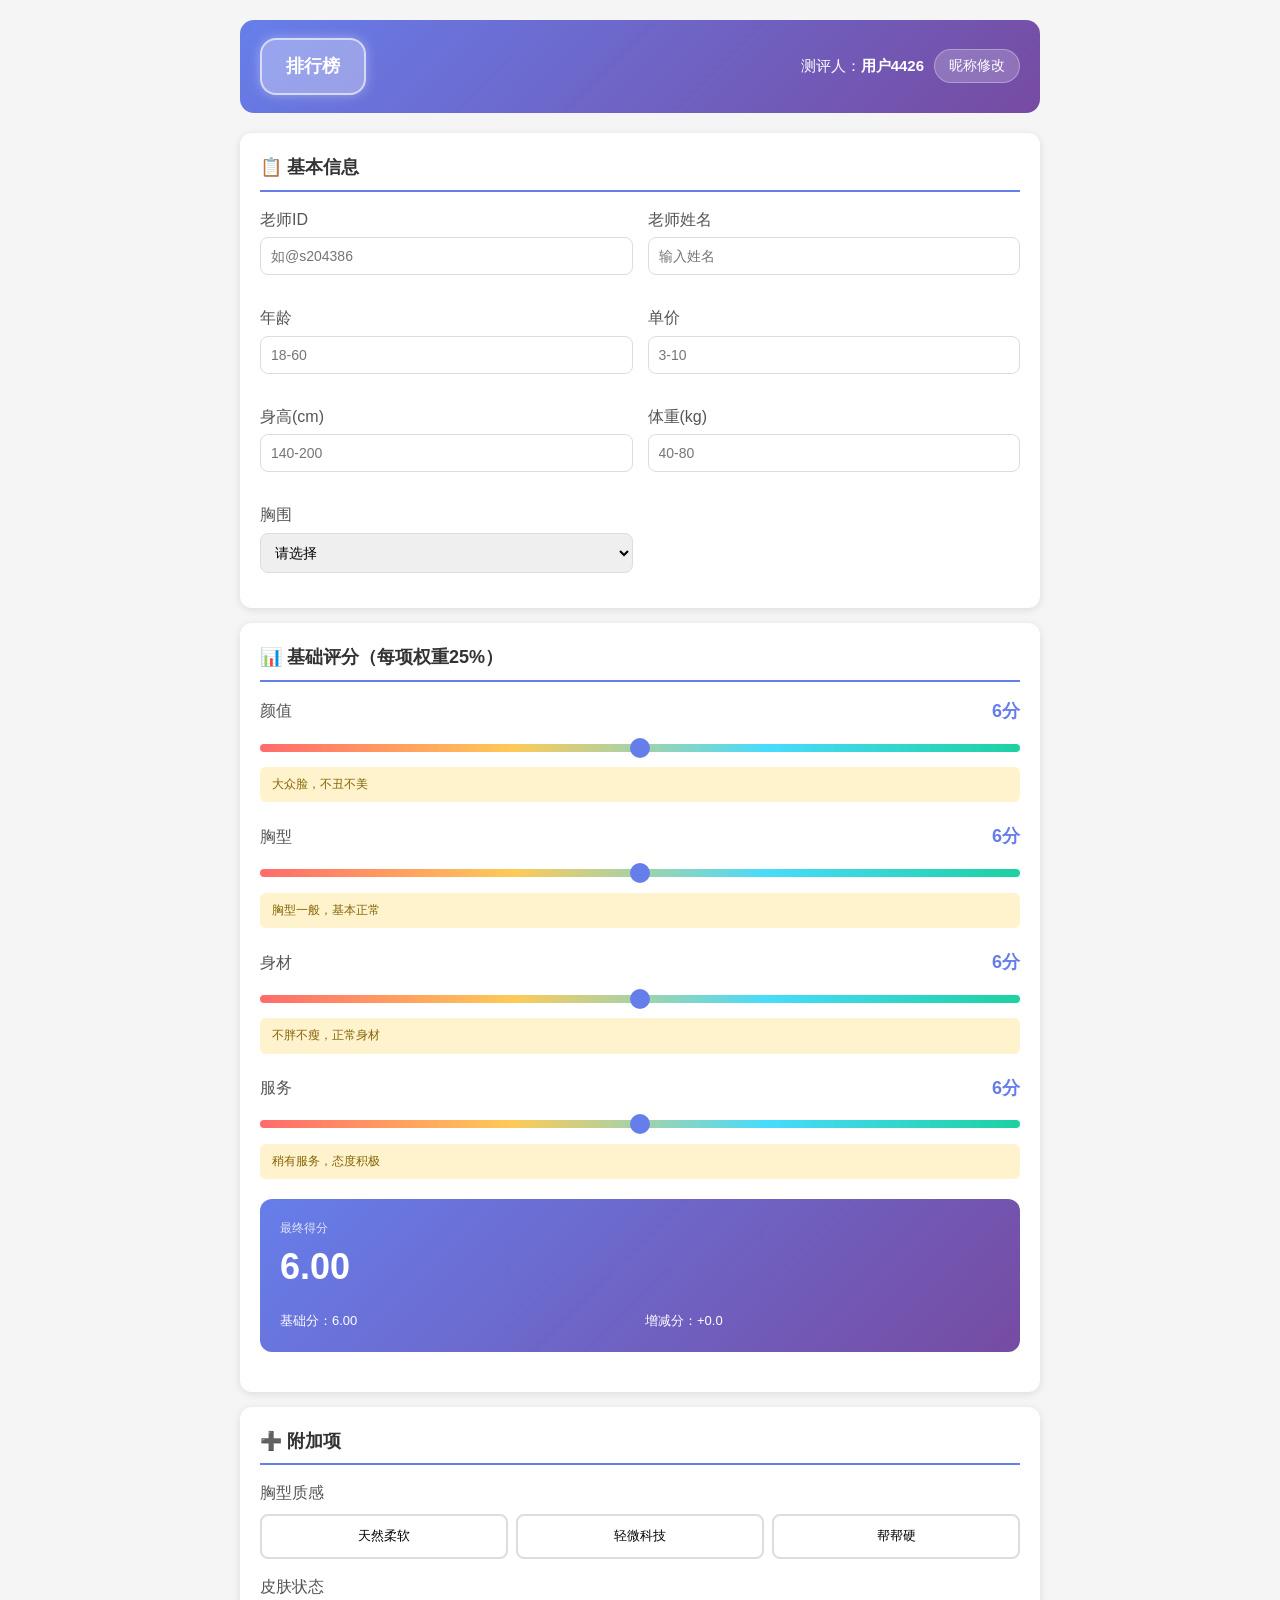
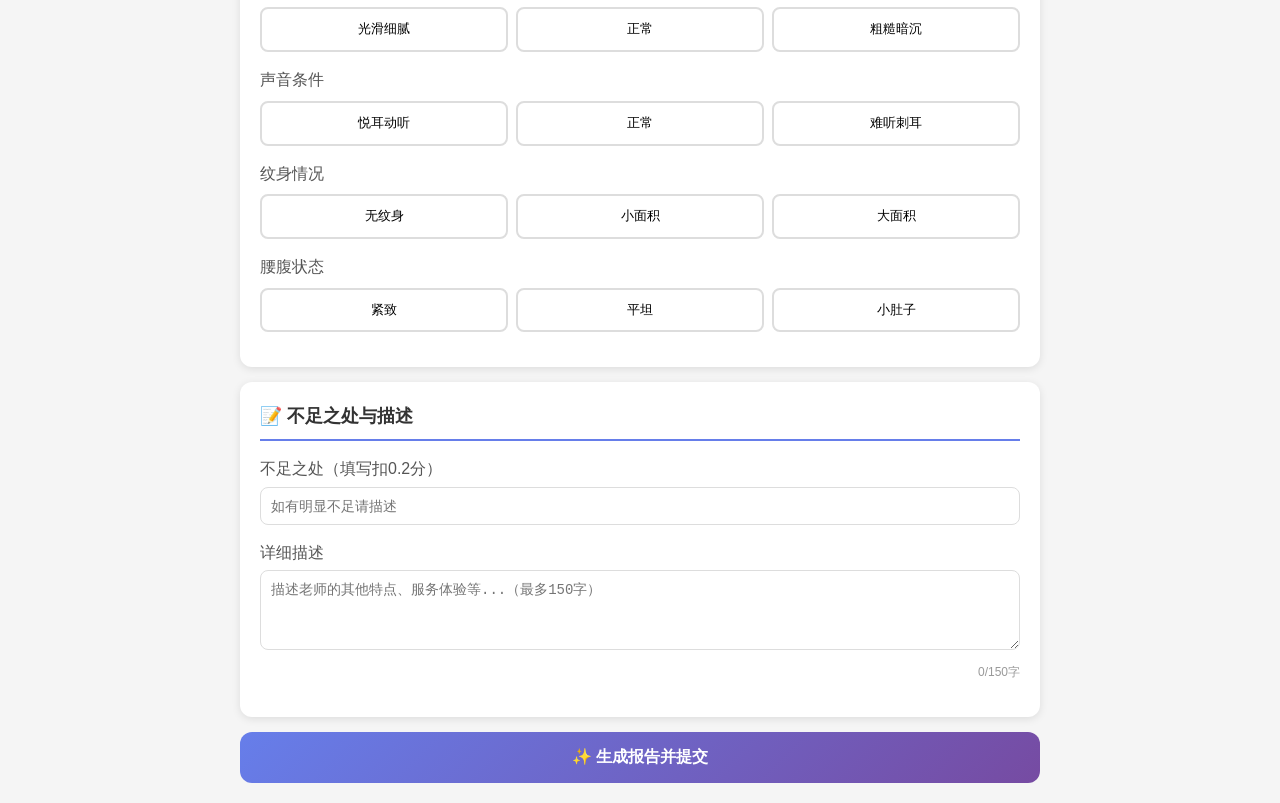
==== index.html @ aaf7b280 "Update index.html" ====
<!DOCTYPE html>
<html lang="zh-CN">
<head>
    <meta charset="UTF-8">
    <meta name="viewport" content="width=device-width, initial-scale=1.0, maximum-scale=1.0, user-scalable=no">
    <title>测评</title>
    <style>
        * { margin: 0; padding: 0; box-sizing: border-box; }
        body {
            font-family: -apple-system, BlinkMacSystemFont, 'Segoe UI', Roboto, sans-serif;
            background: #f5f5f5;
            padding: 20px;
            line-height: 1.6;
        }
        .container { max-width: 800px; margin: 0 auto; }
        .header {
            background: linear-gradient(135deg, #667eea 0%, #764ba2 100%);
            color: white;
            padding: 18px 20px;
            border-radius: 14px;
            margin-bottom: 20px;
            display: flex;
            align-items: center;
            justify-content: space-between;
            gap:12px;
        }
        .header-left-btn {
            background: rgba(255,255,255,0.32);
            border: 2px solid rgba(255,255,255,0.6);
            box-shadow: 0 0 12px rgba(255,255,255,0.35);
            color: white;
            font-weight:bold;
            padding: 12px 24px;
            border-radius: 16px;
            cursor: pointer;
            font-size: 18px;
            text-decoration: none;
            white-space: nowrap;
            transition: 0.25s ease;
        }
        .header-left-btn:hover {
            background: rgba(255,255,255,0.45);
            box-shadow: 0 0 18px rgba(255,255,255,0.5);
        }
        .header-middle{
            display:flex;
            align-items:center;
            gap:12px;
        }
        .user-info {
            display: flex;
            align-items: center;
            gap:10px;
            font-size:15px;
        }
        .user-info button {
            background: rgba(255,255,255,0.2);
            border: 1px solid rgba(255,255,255,0.3);
            color: white;
            padding:7px 14px;
            border-radius:22px;
            cursor: pointer;
            font-size:14px;
        }
        .user-info button:hover{
            background:rgba(255,255,255,0.32);
        }
        .card {
            background: white;
            border-radius: 12px;
            padding: 20px;
            margin-bottom: 15px;
            box-shadow: 0 2px 8px rgba(0,0,0,0.1);
        }
        .card-title {
            font-size: 18px;
            font-weight: bold;
            margin-bottom: 15px;
            color: #333;
            border-bottom: 2px solid #667eea;
            padding-bottom: 8px;
        }
        .form-grid {
            display: grid;
            grid-template-columns: repeat(2, 1fr);
            gap: 15px;
        }
        .form-row-2 {
            display: grid;
            grid-template-columns: repeat(2,1fr);
            gap:15px;
        }
        .form-row-3 {
            display: grid;
            grid-template-columns: repeat(3,1fr);
            gap:12px;
        }
        @media (max-width: 600px) {
            .header {
                padding:14px 12px;
                flex-wrap:wrap;
            }
            .header-left-btn {
                padding:6px 12px;
                font-size:13px;
            }
            .user-info{
                font-size:13px;
            }
            .user-info button{
                padding:5px 10px;
                font-size:12px;
            }
            .form-grid { display:none; }
            .form-row-2 { grid-template-columns: repeat(2,1fr); }
            .form-row-3 { grid-template-columns: repeat(3,1fr); }
        }
        .pc-form { display: grid; grid-template-columns: 1fr 1fr; gap:15px; }
        .mobile-form { display:none; }
        @media (max-width:600px){
            .pc-form { display:none; }
            .mobile-form { display:block; }
        }
        .form-group { margin-bottom: 15px; }
        .form-group label {
            display: block;
            font-weight: 500;
            margin-bottom: 5px;
            color: #555;
        }
        .form-group label .required { color: #e74c3c; }
        .form-group input,
        .form-group select,
        .form-group textarea {
            width: 100%;
            padding: 10px;
            border: 1px solid #ddd;
            border-radius: 8px;
            font-size: 14px;
            transition: border-color 0.3s;
        }
        .form-group input:focus,
        .form-group select:focus,
        .form-group textarea:focus {
            outline: none;
            border-color: #667eea;
        }
        .form-group textarea { resize: vertical; min-height: 80px; }
        .score-item { margin-bottom: 20px; }
        .score-header {
            display: flex;
            justify-content: space-between;
            align-items: center;
            margin-bottom: 8px;
        }
        .score-label { font-weight: 500; color: #555; }
        .score-value {
            font-size: 18px;
            font-weight: bold;
            color: #667eea;
        }
        input[type="range"] {
            width: 100%;
            height: 8px;
            border-radius: 4px;
            background: linear-gradient(to right, #ff6b6b, #feca57, #48dbfb, #1dd1a1);
            -webkit-appearance: none;
            appearance: none;
        }
        input[type="range"]::-webkit-slider-thumb {
            -webkit-appearance: none;
            width: 20px;
            height: 20px;
            border-radius: 50%;
            background: #667eea;
            cursor: pointer;
        }
        .score-desc {
            margin-top: 8px;
            padding: 8px 12px;
            background: #fff3cd;
            border-radius: 6px;
            font-size: 12px;
            color: #856404;
        }
        .option-group { margin-bottom: 15px; }
        .option-group label {
            display: block;
            font-weight: 500;
            margin-bottom: 8px;
            color: #555;
        }
        .option-buttons {
            display: grid;
            grid-template-columns: repeat(3, 1fr);
            gap: 8px;
        }
        .option-btn {
            padding: 10px;
            border: 2px solid #ddd;
            border-radius: 8px;
            background: white;
            cursor: pointer;
            text-align: center;
            font-size: 13px;
            transition: all 0.3s;
        }
        .option-btn:hover { border-color: #667eea; }
        .option-btn.active {
            border-color: #667eea;
            background: #667eea;
            color: white;
        }
        .option-btn.active.positive {
            border-color: #1dd1a1;
            background: #1dd1a1;
        }
        .option-btn.active.negative {
            border-color: #ff6b6b;
            background: #ff6b6b;
        }
        .summary {
            background: linear-gradient(135deg, #667eea 0%, #764ba2 100%);
            color: white;
            padding: 20px;
            border-radius: 12px;
            margin: 20px 0;
        }
        .summary-header {
            display: flex;
            justify-content: space-between;
            align-items: center;
            margin-bottom: 15px;
        }
        .summary-score {
            font-size: 36px;
            font-weight: bold;
        }
        .summary-rating {
            font-size: 24px;
            background: rgba(255,255,255,0.2);
            padding: 5px 15px;
            border-radius: 20px;
        }
        .summary-details {
            display: grid;
            grid-template-columns: repeat(2, 1fr);
            gap: 10px;
            font-size: 13px;
        }
        .submit-btn {
            width: 100%;
            padding: 15px;
            background: linear-gradient(135deg, #667eea 0%, #764ba2 100%);
            color: white;
            border: none;
            border-radius: 12px;
            font-size: 16px;
            font-weight: bold;
            cursor: pointer;
            transition: opacity 0.3s;
        }
        .submit-btn:hover { opacity: 0.9; }
        .submit-btn:disabled {
            opacity: 0.5;
            cursor: not-allowed;
        }
        .modal-overlay {
            position: fixed;
            top: 0;
            left: 0;
            right: 0;
            bottom: 0;
            background: rgba(0,0,0,0.5);
            display: flex;
            align-items: center;
            justify-content: center;
            z-index: 1000;
        }
        .modal {
            background: white;
            padding: 30px;
            border-radius: 12px;
            max-width: 400px;
            width: 90%;
            text-align: center;
        }
        .modal h3 { margin-bottom: 15px; color: #333; }
        .modal input {
            width: 100%;
            padding: 12px;
            border: 1px solid #ddd;
            border-radius: 8px;
            margin-bottom: 15px;
            font-size: 16px;
            text-align: center;
        }
        .modal-buttons {
            display: flex;
            gap: 10px;
        }
        .modal-btn {
            flex: 1;
            padding: 12px;
            border: none;
            border-radius: 8px;
            cursor: pointer;
            font-size: 14px;
        }
        .modal-btn.primary {
            background: linear-gradient(135deg, #667eea 0%, #764ba2 100%);
            color: white;
        }
        .modal-btn.secondary {
            background: #f0f0f0;
            color: #555;
        }
        .hidden { display: none !important; }
        .toast {
            position: fixed;
            top:20px;
            left:50%;
            transform:translateX(-50%);
            max-width:calc(100% - 40px);
            padding: 12px 20px;
            border-radius: 8px;
            color: white;
            font-size: 14px;
            z-index: 1001;
            animation: slideIn 0.3s ease;
        }
        .toast.success { background: #1dd1a1; }
        .toast.error { background: #ff6b6b; }
        @keyframes slideIn {
            from { opacity: 0; transform:translateX(-50%) translateY(-10px); }
            to { opacity: 1; transform:translateX(-50%) translateY(0); }
        }
    </style>
</head>
<body>
    <div class="container">
        <div class="header">
            <a class="header-left-btn" href="https://bycby88.github.io/CSB/" target="_blank">排行榜</a>
            <div class="header-middle">
                <div class="user-info">
                    <span>测评人：<strong id="nickname-display">用户</strong></span>
                    <button onclick="showNicknameModal()">昵称修改</button>
                </div>
            </div>
        </div>
        <form id="testForm" onsubmit="handleSubmit(event)">
            <div class="card">
                <div class="card-title">📋 基本信息</div>
                <div class="pc-form">
                    <div class="form-group">
                        <label>老师ID <span class="required"></span></label>
                        <input type="text" id="teacherId" placeholder="如@s204386" required autocomplete="off">
                    </div>
                    <div class="form-group">
                        <label>老师姓名 <span class="required"></span></label>
                        <input type="text" id="teacherName" placeholder="输入姓名" required autocomplete="off">
                    </div>
                    <div class="form-group">
                        <label>年龄 <span class="required"></span></label>
                        <input type="number" id="age" min="18" max="60" placeholder="18-60" required autocomplete="off">
                    </div>
                    <div class="form-group">
                        <label>单价 <span class="required"></span></label>
                        <input type="number" id="price" min="3" max="10" placeholder="3-10" required autocomplete="off">
                    </div>
                    <div class="form-group">
                        <label>身高(cm) <span class="required"></span></label>
                        <input type="number" id="height" min="140" max="200" placeholder="140-200" required autocomplete="off">
                    </div>
                    <div class="form-group">
                        <label>体重(kg) <span class="required"></span></label>
                        <input type="number" id="weight" min="40" max="80" step="0.1" placeholder="40-80" required autocomplete="off">
                    </div>
                    <div class="form-group">
                        <label>胸围 <span class="required"></span></label>
                        <select id="bust" required>
                            <option value="">请选择</option>
                            <option value="A-">A-</option>
                            <option value="A">A</option>
                            <option value="A+">A+</option>
                            <option value="B-">B-</option>
                            <option value="B">B</option>
                            <option value="B+">B+</option>
                            <option value="C">C</option>
                            <option value="D">D</option>
                            <option value="E">E</option>
                            <option value="F">F</option>
                        </select>
                    </div>
                </div>
                <div class="mobile-form">
                    <div class="form-row-2">
                        <div class="form-group">
                            <label>老师ID <span class="required"></span></label>
                            <input type="text" id="teacherIdMobile" placeholder="如@s204386" required autocomplete="off">
                        </div>
                        <div class="form-group">
                            <label>老师姓名 <span class="required"></span></label>
                            <input type="text" id="teacherNameMobile" placeholder="输入姓名" required autocomplete="off">
                        </div>
                    </div>
                    <div class="form-row-2">
                        <div class="form-group">
                            <label>单价 <span class="required"></span></label>
                            <input type="number" id="priceMobile" min="3" max="10" placeholder="3-10" required autocomplete="off">
                        </div>
                        <div class="form-group">
                            <label>胸围 <span class="required"></span></label>
                            <select id="bustMobile" required>
                                <option value="">请选择</option>
                                <option value="A-">A-</option>
                                <option value="A">A</option>
                                <option value="A+">A+</option>
                                <option value="B-">B-</option>
                                <option value="B">B</option>
                                <option value="B+">B+</option>
                                <option value="C">C</option>
                                <option value="D">D</option>
                                <option value="E">E</option>
                                <option value="F">F</option>
                            </select>
                        </div>
                    </div>
                    <div class="form-row-3">
                        <div class="form-group">
                            <label>年龄 <span class="required"></span></label>
                            <input type="number" id="ageMobile" min="18" max="60" placeholder="18‑60" required autocomplete="off">
                        </div>
                        <div class="form-group">
                            <label>身高(cm) <span class="required"></span></label>
                            <input type="number" id="heightMobile" min="140" max="200" placeholder="140‑200" required autocomplete="off">
                        </div>
                        <div class="form-group">
                            <label>体重(kg) <span class="required"></span></label>
                            <input type="number" id="weightMobile" min="40" max="80" step="0.1" placeholder="40‑80" required autocomplete="off">
                        </div>
                    </div>
                </div>
            </div>
            <div class="card">
                <div class="card-title">📊 基础评分（每项权重25%）</div>
                <div class="score-item">
                    <div class="score-header">
                        <span class="score-label">颜值</span>
                        <span class="score-value" id="lookValue">6分</span>
                    </div>
                    <input type="range" id="look" min="1" max="5" step="0.5" value="3" oninput="updateScore('look', this.value)">
                    <div class="score-desc" id="lookDesc">大众脸，不丑不美</div>
                </div>
                <div class="score-item">
                    <div class="score-header">
                        <span class="score-label">胸型</span>
                        <span class="score-value" id="breastValue">6分</span>
                    </div>
                    <input type="range" id="breast" min="1" max="5" step="0.5" value="3" oninput="updateScore('breast', this.value)">
                    <div class="score-desc" id="breastDesc">胸型一般，基本正常</div>
                </div>
                <div class="score-item">
                    <div class="score-header">
                        <span class="score-label">身材</span>
                        <span class="score-value" id="figureValue">6分</span>
                    </div>
                    <input type="range" id="figure" min="1" max="5" step="0.5" value="3" oninput="updateScore('figure', this.value)">
                    <div class="score-desc" id="figureDesc">不胖不瘦，正常身材</div>
                </div>
                <div class="score-item">
                    <div class="score-header">
                        <span class="score-label">服务</span>
                        <span class="score-value" id="serviceValue">6分</span>
                    </div>
                    <input type="range" id="service" min="1" max="5" step="0.5" value="3" oninput="updateScore('service', this.value)">
                    <div class="score-desc" id="serviceDesc">稍有服务，态度积极</div>
                </div>
                <div class="summary">
                    <div class="summary-header">
                        <div>
                            <div style="font-size: 12px; opacity: 0.8;">最终得分</div>
                            <div class="summary-score" id="finalScore">6.00</div>
                        </div>
                    </div>
                    <div class="summary-details">
                        <div>基础分：<span id="baseScore">6.00</span></div>
                        <div>增减分：<span id="extraScore">+0.0</span></div>
                    </div>
                </div>
            </div>
            <div class="card">
                <div class="card-title">➕ 附加项</div>
                <div class="option-group">
                    <label>胸型质感</label>
                    <div class="option-buttons">
                        <div class="option-btn" data-group="breastNature" data-value="soft" onclick="selectOption(this)">天然柔软</div>
                        <div class="option-btn" data-group="breastNature" data-value="normal" onclick="selectOption(this)">轻微科技</div>
                        <div class="option-btn" data-group="breastNature" data-value="hard" onclick="selectOption(this)">帮帮硬</div>
                    </div>
                </div>
                <div class="option-group">
                    <label>皮肤状态</label>
                    <div class="option-buttons">
                        <div class="option-btn" data-group="skin" data-value="smooth" onclick="selectOption(this)">光滑细腻</div>
                        <div class="option-btn" data-group="skin" data-value="normal" onclick="selectOption(this)">正常</div>
                        <div class="option-btn" data-group="skin" data-value="rough" onclick="selectOption(this)">粗糙暗沉</div>
                    </div>
                </div>
                <div class="option-group">
                    <label>声音条件</label>
                    <div class="option-buttons">
                        <div class="option-btn" data-group="voice" data-value="pleasant" onclick="selectOption(this)">悦耳动听</div>
                        <div class="option-btn" data-group="voice" data-value="normal" onclick="selectOption(this)">正常</div>
                        <div class="option-btn" data-group="voice" data-value="bad" onclick="selectOption(this)">难听刺耳</div>
                    </div>
                </div>
                <div class="option-group">
                    <label>纹身情况</label>
                    <div class="option-buttons">
                        <div class="option-btn" data-group="tattoo" data-value="light" onclick="selectOption(this)">无纹身</div>
                        <div class="option-btn" data-group="tattoo" data-value="small" onclick="selectOption(this)">小面积</div>
                        <div class="option-btn" data-group="tattoo" data-value="heavy" onclick="selectOption(this)">大面积</div>
                    </div>
                </div>
                <div class="option-group">
                    <label>腰腹状态</label>
                    <div class="option-buttons">
                        <div class="option-btn" data-group="waist" data-value="tight" onclick="selectOption(this)">紧致</div>
                        <div class="option-btn" data-group="waist" data-value="flat" onclick="selectOption(this)">平坦</div>
                        <div class="option-btn" data-group="waist" data-value="belly" onclick="selectOption(this)">小肚子</div>
                    </div>
                </div>
            </div>
            <div class="card">
                <div class="card-title">📝 不足之处与描述</div>
                <div class="form-group">
                    <label>不足之处（填写扣0.2分）</label>
                    <input type="text" id="shortcoming" placeholder="如有明显不足请描述" autocomplete="off">
                </div>
                <div class="form-group">
                    <label>详细描述 <span class="required"></span></label>
                    <textarea id="description" placeholder="描述老师的其他特点、服务体验等...（最多150字）" maxlength="150" required autocomplete="off"></textarea>
                    <div style="text-align: right; font-size: 12px; color: #999; margin-top: 5px;">
                        <span id="descCount">0</span>/150字
                    </div>
                </div>
            </div>
            <button type="submit" class="submit-btn">✨ 生成报告并提交</button>
        </form>
    </div>
    <div class="modal-overlay hidden" id="nicknameModal">
        <div class="modal">
            <h3>修改昵称</h3>
            <input type="text" id="nicknameInput" placeholder="请输入昵称" maxlength="20" autocomplete="off">
            <div class="modal-buttons">
                <button class="modal-btn secondary" onclick="closeNicknameModal()">取消</button>
                <button class="modal-btn primary" onclick="saveNickname()">保存</button>
            </div>
        </div>
    </div>
    <div class="modal-overlay hidden" id="successModal">
        <div class="modal">
            <h3 style="color: #1dd1a1;">✓ 提交成功</h3>
            <p style="margin: 15px 0; color: #666;">报告已生成并复制到剪贴板</p>
            <div class="modal-buttons">
                <button class="modal-btn primary" onclick="copyAgain()">再次复制</button>
                <button class="modal-btn secondary" onclick="closeSuccessModal()">关闭</button>
            </div>
        </div>
    </div>
<script>
        const state = {
            nickname: '',
            scores: { look: 3, breast: 3, figure: 3, service: 3 },
            options: {
                breastNature: null,
                skin: null,
                voice: null,
                tattoo: null,
                waist: null
            }
        };
        const scoreDescs = {
            look: ['丑', '普通偏下', '大众脸，不丑不美', '好看，有辨识度', '惊艳，素颜能打'],
            breast: ['胸型塌陷，影响整体美感', '胸型下垂，注意体态调整', '胸型一般，基本正常', '胸型挺拔，形态良好', '胸型完美，形态极佳'],
            figure: ['太差，没法看', '没腰没臀，平板身材', '不胖不瘦，正常身材', '有腰有臀，曲线明显', '前凸后翘，穿啥都炸'],
            service: ['态度恶劣，没法沟通', '服务一般，有些机车', '稍有服务，态度积极', '比较专业服务，有特色', '专业服务，体验极佳']
        };
        document.addEventListener('DOMContentLoaded', () => {
            initNickname();
            updateSummary();
            document.getElementById('description').addEventListener('input', function() {
                document.getElementById('descCount').textContent = this.value.length;
            });
            document.getElementById('shortcoming').addEventListener('input', updateSummary);
            const syncList = [
                ['teacherId','teacherIdMobile'],
                ['teacherName','teacherNameMobile'],
                ['age','ageMobile'],
                ['price','priceMobile'],
                ['height','heightMobile'],
                ['weight','weightMobile'],
                ['bust','bustMobile']
            ];
            syncList.forEach(([pcId,mId])=>{
                const pcEl = document.getElementById(pcId);
                const mEl = document.getElementById(mId);
                pcEl.addEventListener('input',()=>{ mEl.value = pcEl.value; });
                mEl.addEventListener('input',()=>{ pcEl.value = mEl.value; });
                if(pcEl.tagName==='SELECT') pcEl.addEventListener('change',()=>{ mEl.value = pcEl.value; });
                if(mEl.tagName==='SELECT') mEl.addEventListener('change',()=>{ pcEl.value = mEl.value; });
            });
        });
        function initNickname() {
            const saved = localStorage.getItem('evaluatornickname');
            if (saved) {
                state.nickname = saved;
            } else {
                state.nickname = '用户' + Math.floor(Math.random() * 10000);
                localStorage.setItem('evaluatornickname', state.nickname);
            }
            document.getElementById('nickname-display').textContent = state.nickname;
        }
        function showNicknameModal() {
            document.getElementById('nicknameInput').value = state.nickname;
            document.getElementById('nicknameModal').classList.remove('hidden');
        }
        function closeNicknameModal() {
            document.getElementById('nicknameModal').classList.add('hidden');
        }
        function saveNickname() {
            const newNick = document.getElementById('nicknameInput').value.trim();
            if (newNick) {
                state.nickname = newNick;
                localStorage.setItem('evaluatornickname', newNick);
                document.getElementById('nickname-display').textContent = newNick;
                closeNicknameModal();
                showToast('昵称已保存', 'success');
            }
        }
        function updateScore(type, value) {
            state.scores[type] = parseFloat(value);
            const displayValue = (parseFloat(value) * 2).toFixed(0);
            document.getElementById(type + 'Value').textContent = displayValue + '分';
            const index = Math.min(Math.floor(parseFloat(value) - 0.5), 4);
            document.getElementById(type + 'Desc').textContent = scoreDescs[type][index];
            updateSummary();
        }
        function selectOption(el) {
            const group = el.dataset.group;
            const value = el.dataset.value;
            document.querySelectorAll(`[data-group="${group}"]`).forEach(btn => {
                btn.classList.remove('active', 'positive', 'negative');
            });
            el.classList.add('active');
            if (el.textContent.includes('+')) el.classList.add('positive');
            if (el.textContent.includes('-')) el.classList.add('negative');
            state.options[group] = value;
            updateSummary();
        }
        function validateExtraOptions(){
            const requiredExtra = [
                { key: 'breastNature', label: '胸型质感' },
                { key: 'skin', label: '皮肤状态' },
                { key: 'voice', label: '声音条件' },
                { key: 'tattoo', label: '纹身情况' },
                { key: 'waist', label: '腰腹状态' }
            ];
            for(const item of requiredExtra){
                if(!state.options[item.key]){
                    showToast(`请选择【${item.label}】`, 'error');
                    return false;
                }
            }
            return true;
        }
        function calculateScore() {
            const look10 = state.scores.look * 2;
            const breast10 = state.scores.breast * 2;
            const figure10 = state.scores.figure * 2;
            const service10 = state.scores.service * 2;
            const base = (look10 + breast10 + figure10 + service10) / 4;
            let extra = 0;
            if (state.options.breastNature === 'soft') extra += 0.2;
            if (state.options.breastNature === 'hard') extra -= 0.2;
            const bust = document.getElementById('bust').value;
            if (bust === 'A' || bust === 'A-') extra -= 0.4;
            else if (bust === 'B-' || bust === 'A+') extra -= 0.2;
            if (document.getElementById('shortcoming').value.trim()) extra -= 0.2;
            if (state.options.skin === 'smooth') extra += 0.2;
            if (state.options.skin === 'rough') extra -= 0.2;
            if (state.options.voice === 'pleasant') extra += 0.2;
            if (state.options.voice === 'bad') extra -= 0.2;
            if (state.options.tattoo === 'light') extra += 0.2;
            if (state.options.tattoo === 'heavy') extra -= 0.2;
            if (state.options.waist === 'tight') extra += 0.2;
            if (state.options.waist === 'belly') extra -= 0.2;
            const final = Math.max(0, base + extra);
            return { base, extra, final, look10, breast10, figure10, service10 };
        }
        function updateSummary() {
            const { base, extra, final } = calculateScore();
            document.getElementById('baseScore').textContent = base.toFixed(2);
            document.getElementById('extraScore').textContent = (extra >= 0 ? '+' : '') + extra.toFixed(1);
            document.getElementById('finalScore').textContent = final.toFixed(2);
        }
        function generateReport() {
            const teacherId = document.getElementById('teacherId').value;
            const teacherName = document.getElementById('teacherName').value;
            const age = document.getElementById('age').value;
            const height = document.getElementById('height').value;
            const weight = document.getElementById('weight').value;
            const price = document.getElementById('price').value;
            const bust = document.getElementById('bust').value;
            const shortcoming = document.getElementById('shortcoming').value;
            const description = document.getElementById('description').value;
            const { final, look10, breast10, figure10, service10 } = calculateScore();
            const lookDesc = document.getElementById('lookDesc').textContent;
            const breastDesc = document.getElementById('breastDesc').textContent;
            const figureDesc = document.getElementById('figureDesc').textContent;
            const serviceDesc = document.getElementById('serviceDesc').textContent;
            const maps = {
                breastNature: { soft: '天然柔软', normal: '轻微科技', hard: '帮帮硬', null: '未选择' },
                skin: { smooth: '光滑细腻', normal: '正常', rough: '粗糙暗沉', null: '未选择' },
                voice: { pleasant: '悦耳动听', normal: '正常', bad: '难听刺耳', null: '未选择' },
                tattoo: { light: '无纹身', small: '小面积', heavy: '大面积', null: '未选择' },
                waist: { tight: '紧致', flat: '平坦', belly: '小肚子', null: '未选择' }
            };
            return `【老师测评报告】
━━━━━━━
基本信息
· 老师ID：${teacherId}
· 老师姓名：${teacherName}
· 年龄：${age}岁
· 身高：${height}cm
· 体重：${weight}kg
· 单价：${price}
· 胸围：${bust}
基础评分（10分制）：
· 颜值：${look10}/10 【${lookDesc}】
· 胸型：${breast10}/10 【${breastDesc}】
· 身材：${figure10}/10 【${figureDesc}】
· 服务：${service10}/10 【${serviceDesc}】
附加项：
· 胸型质感：${maps.breastNature[state.options.breastNature]}
· 皮肤状态：${maps.skin[state.options.skin]}
· 声音条件：${maps.voice[state.options.voice]}
· 纹身情况：${maps.tattoo[state.options.tattoo]}
· 腰腹状态：${maps.waist[state.options.waist]}
最终得分：${final.toFixed(2)}分
不足之处：
${shortcoming || '无'}
详细描述：
${description}
━━━━━━━
测评人：${state.nickname}`;
        }
        async function submitToAPI() {
            const API_URL = 'https://cp.byg88.biz/api/collections/teacher_evaluations/records';
            const bust = document.getElementById('bust').value;
            const { final, look10, breast10, figure10, service10 } = calculateScore();
            const requestBody = {
                evaluator: state.nickname,
                teacher_id: document.getElementById('teacherId').value,
                teacher_name: document.getElementById('teacherName').value,
                age: document.getElementById('age').value ? parseInt(document.getElementById('age').value) : null,
                height: document.getElementById('height').value ? parseInt(document.getElementById('height').value) : null,
                weight: document.getElementById('weight').value ? parseFloat(document.getElementById('weight').value) : null,
                price: document.getElementById('price').value ? parseInt(document.getElementById('price').value) : null,
                bust: bust || null,
                score_look: look10,
                score_breast: breast10,
                score_figure: figure10,
                score_service: service10,
                final_score: final,
                breast_nature: state.options.breastNature,
                skin: state.options.skin,
                voice: state.options.voice,
                tattoo: state.options.tattoo,
                waist: state.options.waist,
                shortcoming: document.getElementById('shortcoming').value.trim() || null,
                description: document.getElementById('description').value.trim()
            };
            try {
                const response = await fetch(API_URL, {
                    method: 'POST',
                    headers: { 'Content-Type': 'application/json' },
                    body: JSON.stringify(requestBody)
                });
                const resJson = await response.json();
                if (!response.ok) {
                    showToast(resJson.error || '提交失败', 'error');
                    console.error('API 提交失败:', resJson);
                    return false;
                }
                showToast('数据已提交服务器','success');
                console.log('API 提交成功',resJson);
                return true;
            } catch (err) {
                showToast('网络异常，提交失败','error');
                console.error('API 提交错误:', err);
                return false;
            }
        }
        async function handleSubmit(e) {
            e.preventDefault();
            if(!validateExtraOptions()){
                return;
            }
            const report = generateReport();
            try {
                await navigator.clipboard.writeText(report);
                showToast('报告已复制到剪贴板', 'success');
            } catch (err) {
                showToast('复制失败，请手动复制', 'error');
            }
            const ok = await submitToAPI();
            if(ok){
                document.getElementById('successModal').classList.remove('hidden');
                document.getElementById('testForm').reset();
                state.scores = { look: 3, breast: 3, figure: 3, service: 3 };
                state.options = { breastNature: null, skin: null, voice: null, tattoo: null, waist: null };
                document.querySelectorAll('.option-btn').forEach(el => {
                    el.classList.remove('active', 'positive', 'negative');
                });
                ['look', 'breast', 'figure', 'service'].forEach(type => {
                    document.getElementById(type).value = 3;
                    document.getElementById(type+'Value').textContent = '6分';
                    document.getElementById(type+'Desc').textContent = scoreDescs[type][2];
                });
                document.getElementById('descCount').textContent = '0';
                updateSummary();
            }
            document.getElementById('testForm').reset();
            state.scores = { look: 3, breast: 3, figure: 3, service: 3 };
            state.options = { breastNature: null, skin: null, voice: null, tattoo: null, waist: null };
            document.querySelectorAll('.option-btn').forEach(el => {
                el.classList.remove('active', 'positive', 'negative');
            });
            ['look', 'breast', 'figure', 'service'].forEach(type => {
                document.getElementById(type).value = 3;
                document.getElementById(type + 'Value').textContent = '6分';
                document.getElementById(type + 'Desc').textContent = scoreDescs[type][2];
            });
            document.getElementById('descCount').textContent = '0';
            updateSummary();
        }
        function closeSuccessModal() {
            document.getElementById('successModal').classList.add('hidden');
        }
        async function copyAgain() {
            try {
                await navigator.clipboard.writeText(generateReport());
                showToast('已复制', 'success');
            } catch (err) {
                showToast('复制失败', 'error');
            }
        }
        function showToast(msg, type) {
            const toast = document.createElement('div');
            toast.className = 'toast ' + type;
            toast.textContent = msg;
            document.body.appendChild(toast);
            setTimeout(() => toast.remove(), 3000);
        }
</script>
</body>
</html>
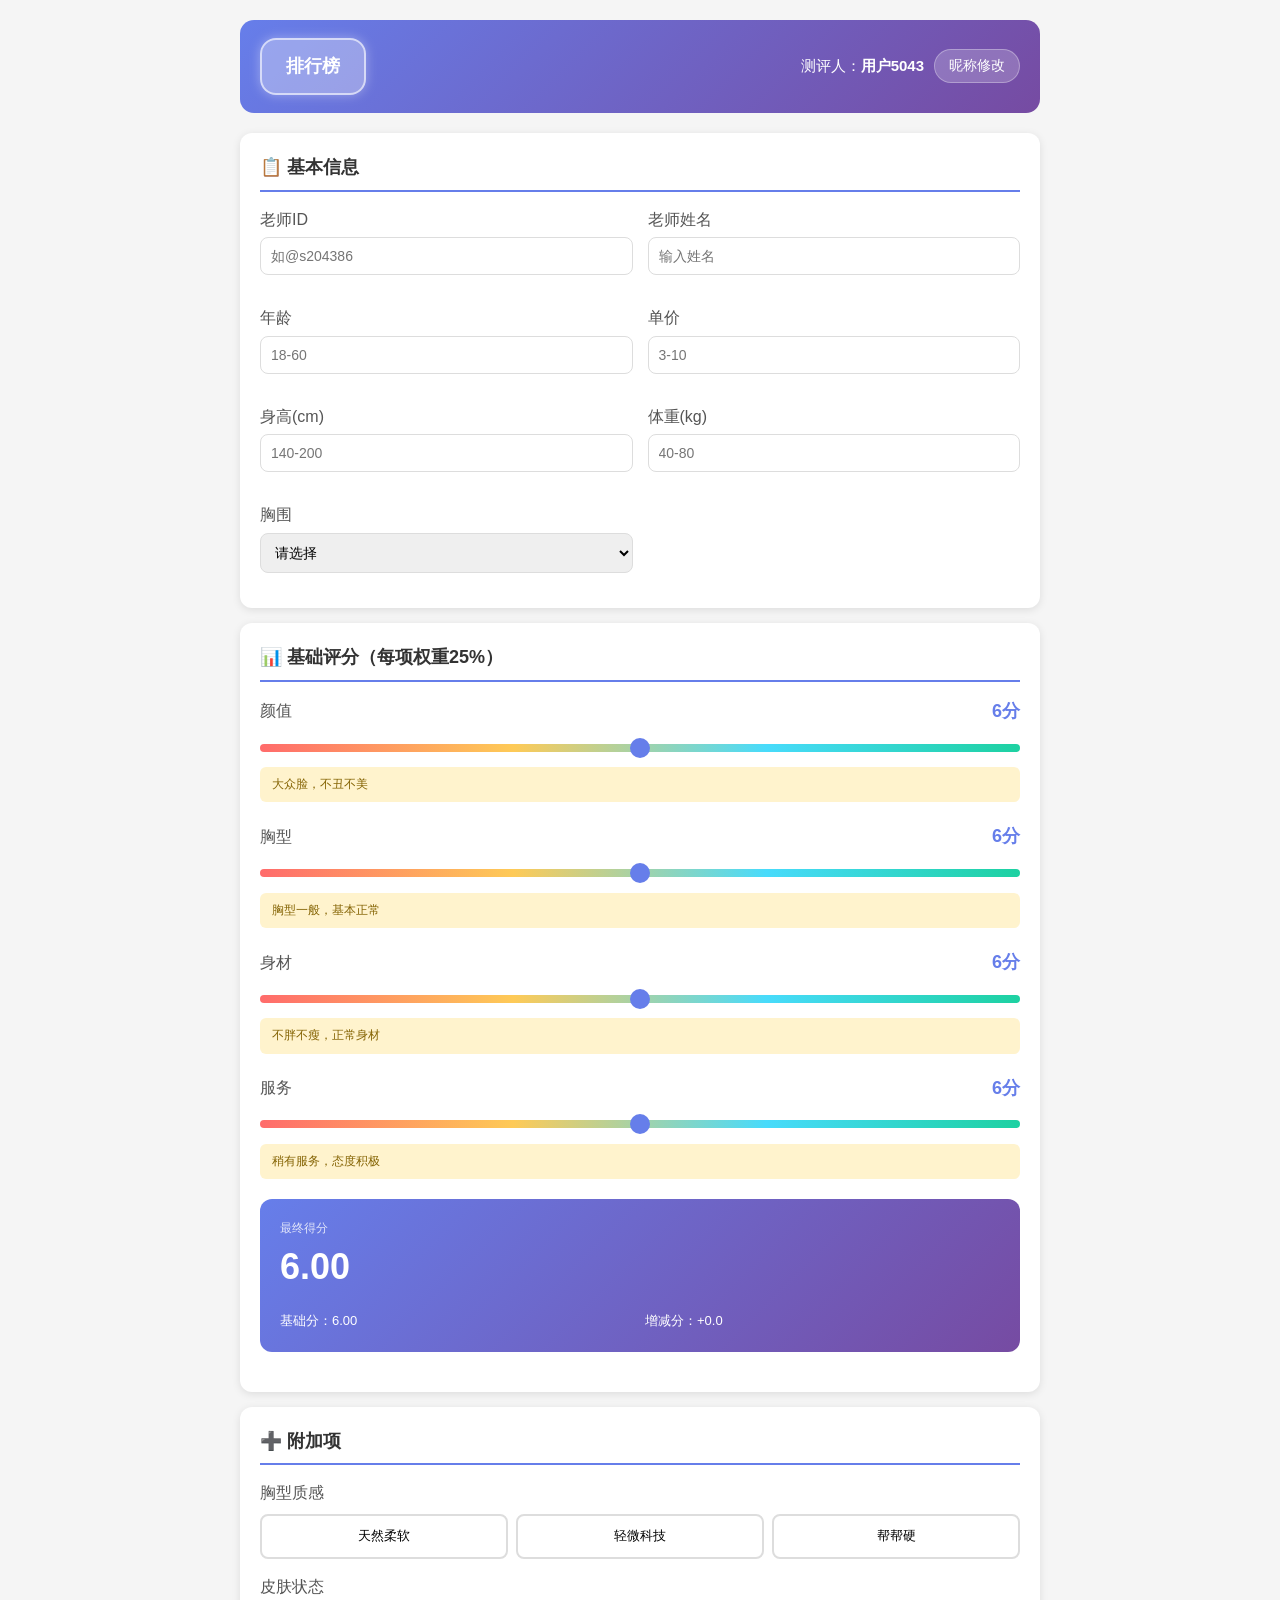
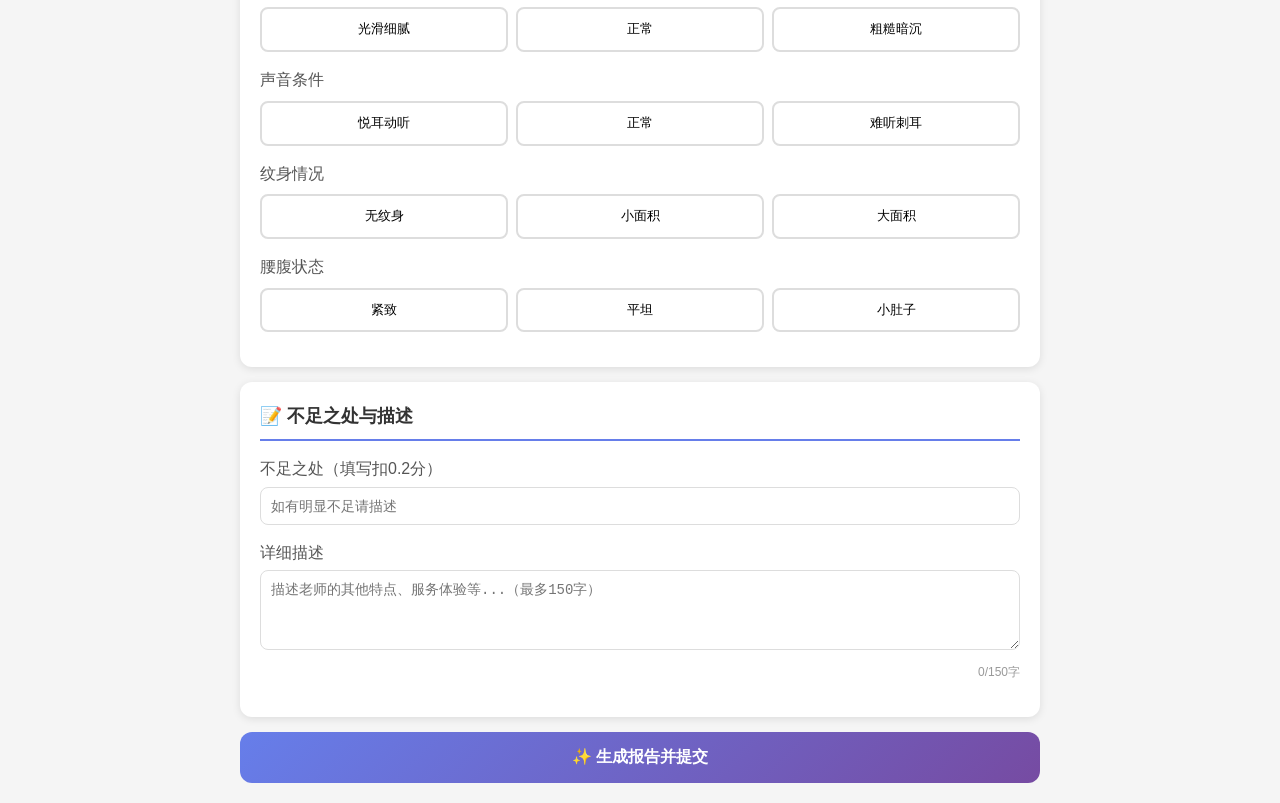
==== commit 7e27c6fa: "Update index.html" ====
--- a/index.html
+++ b/index.html
@@ -757,7 +757,7 @@
 测评人：${state.nickname}`;
         }
         async function submitToAPI() {
-            const API_URL = 'https://cp.byg88.biz/api/collections/teacher_evaluations/records';
+            const API_URL = 'https://cp.byg88.biz/api/collections/measured_scores/records';
             const bust = document.getElementById('bust').value;
             const { final, look10, breast10, figure10, service10 } = calculateScore();
             const requestBody = {
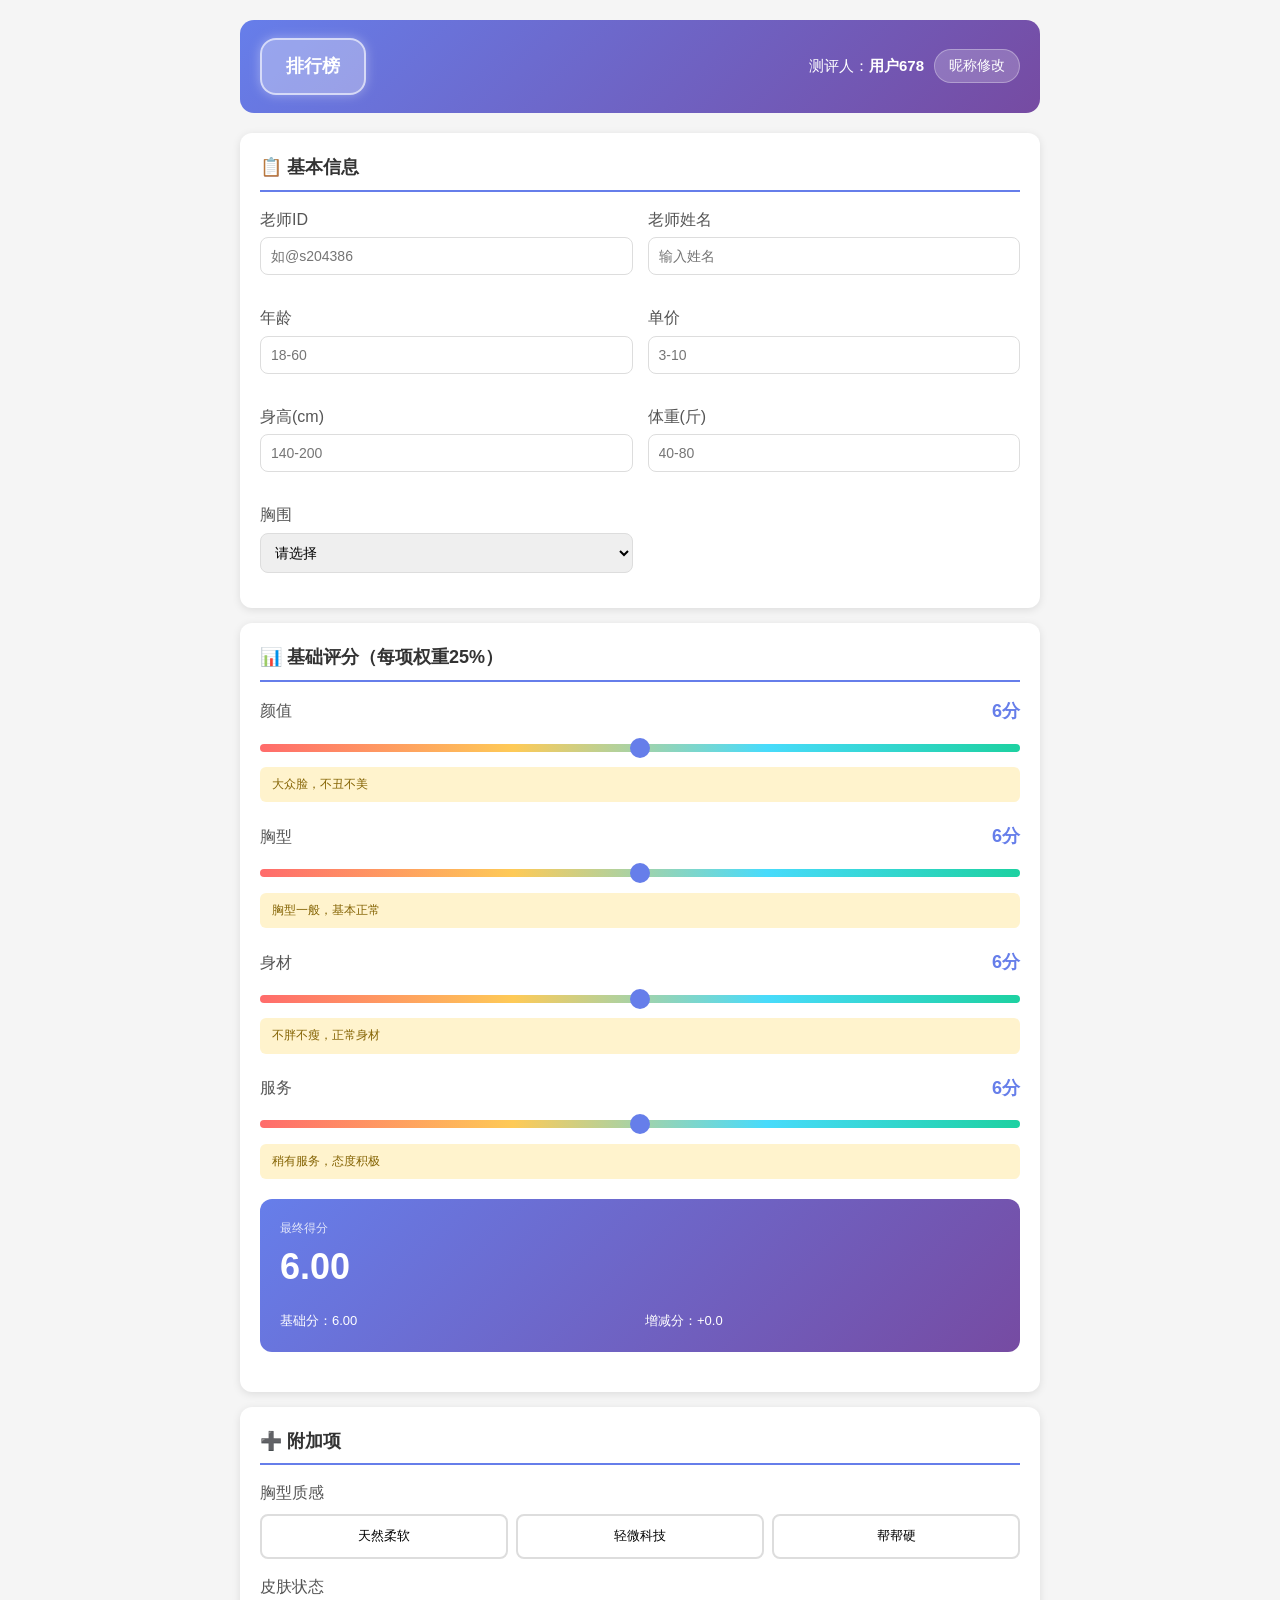
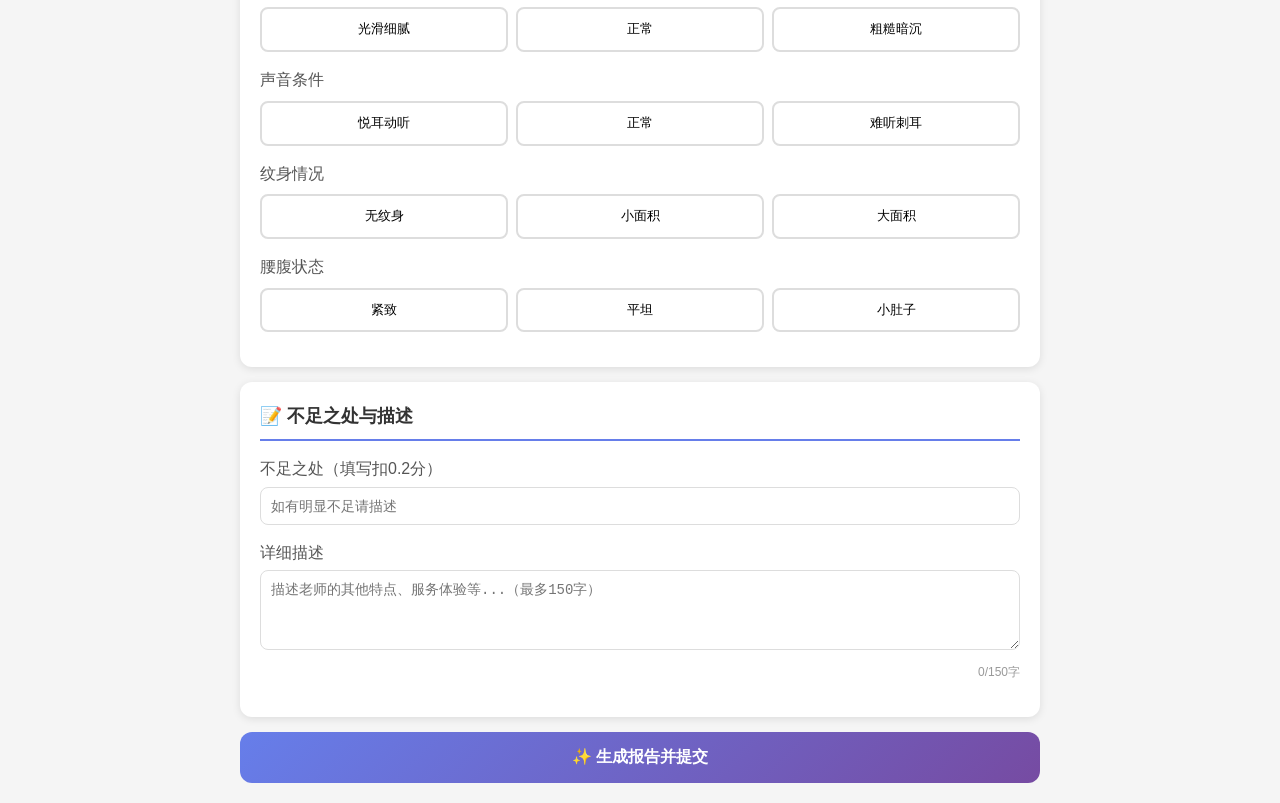
==== commit 5d1f5416: "Update index.html" ====
--- a/index.html
+++ b/index.html
@@ -373,7 +373,7 @@
                         <input type="number" id="height" min="140" max="200" placeholder="140-200" required autocomplete="off">
                     </div>
                     <div class="form-group">
-                        <label>体重(kg) <span class="required"></span></label>
+                        <label>体重(斤) <span class="required"></span></label>
                         <input type="number" id="weight" min="40" max="80" step="0.1" placeholder="40-80" required autocomplete="off">
                     </div>
                     <div class="form-group">
@@ -436,8 +436,8 @@
                             <input type="number" id="heightMobile" min="140" max="200" placeholder="140‑200" required autocomplete="off">
                         </div>
                         <div class="form-group">
-                            <label>体重(kg) <span class="required"></span></label>
-                            <input type="number" id="weightMobile" min="40" max="80" step="0.1" placeholder="40‑80" required autocomplete="off">
+                            <label>体重(斤) <span class="required"></span></label>
+                            <input type="number" id="weightMobile" min="70" max="140" step="0.1" placeholder="70‑140" required autocomplete="off">
                         </div>
                     </div>
                 </div>
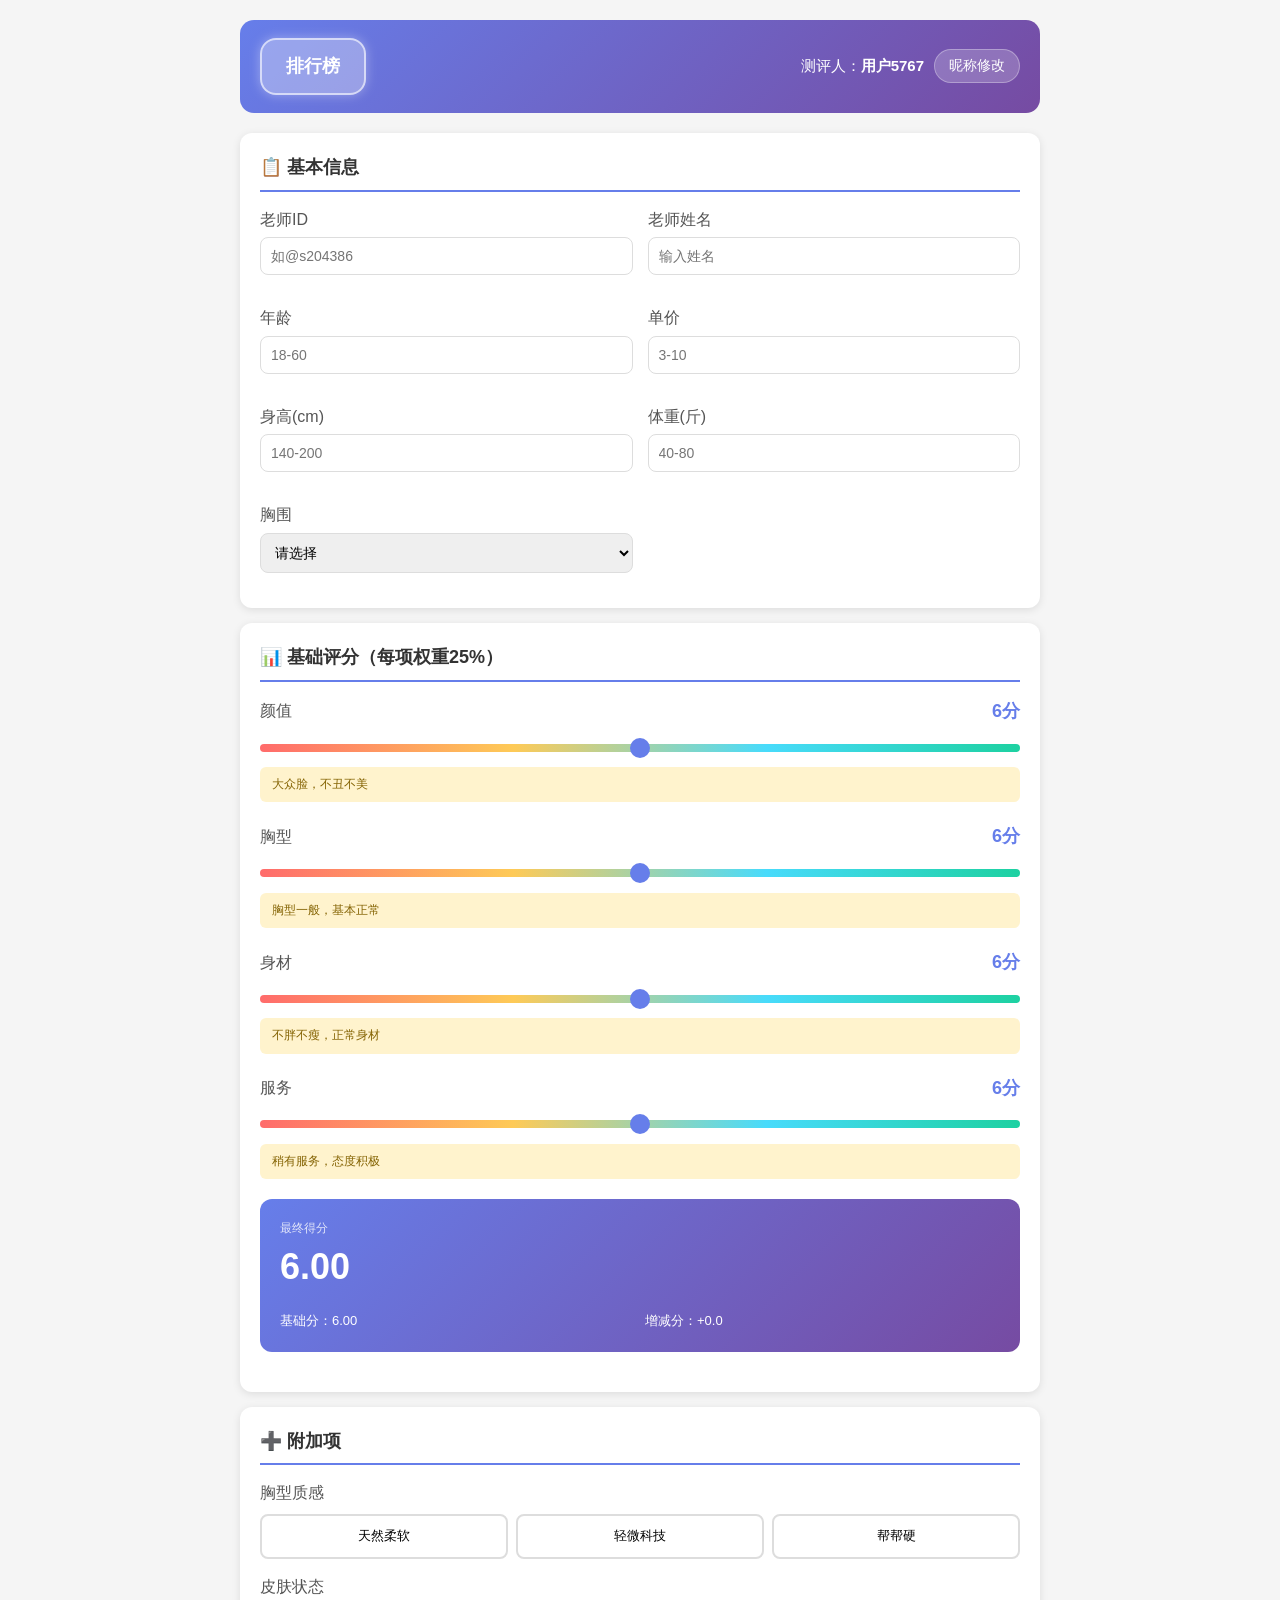
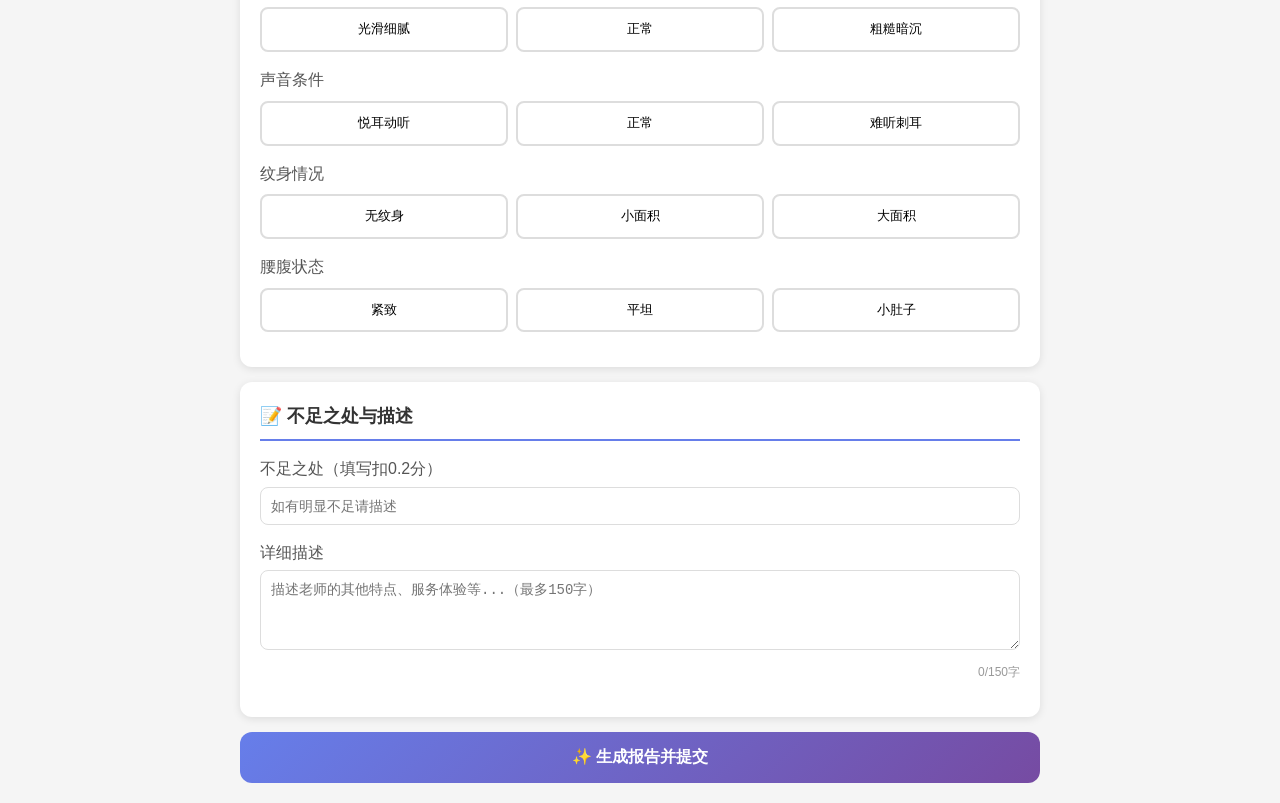
==== commit d0e6e0de: "Add report submission URL to index.html" ====
--- a/index.html
+++ b/index.html
@@ -754,6 +754,7 @@
 详细描述：
 ${description}
 ━━━━━━━
+报告填写地址：https://bycby88.github.io/ZSFK/
 测评人：${state.nickname}`;
         }
         async function submitToAPI() {
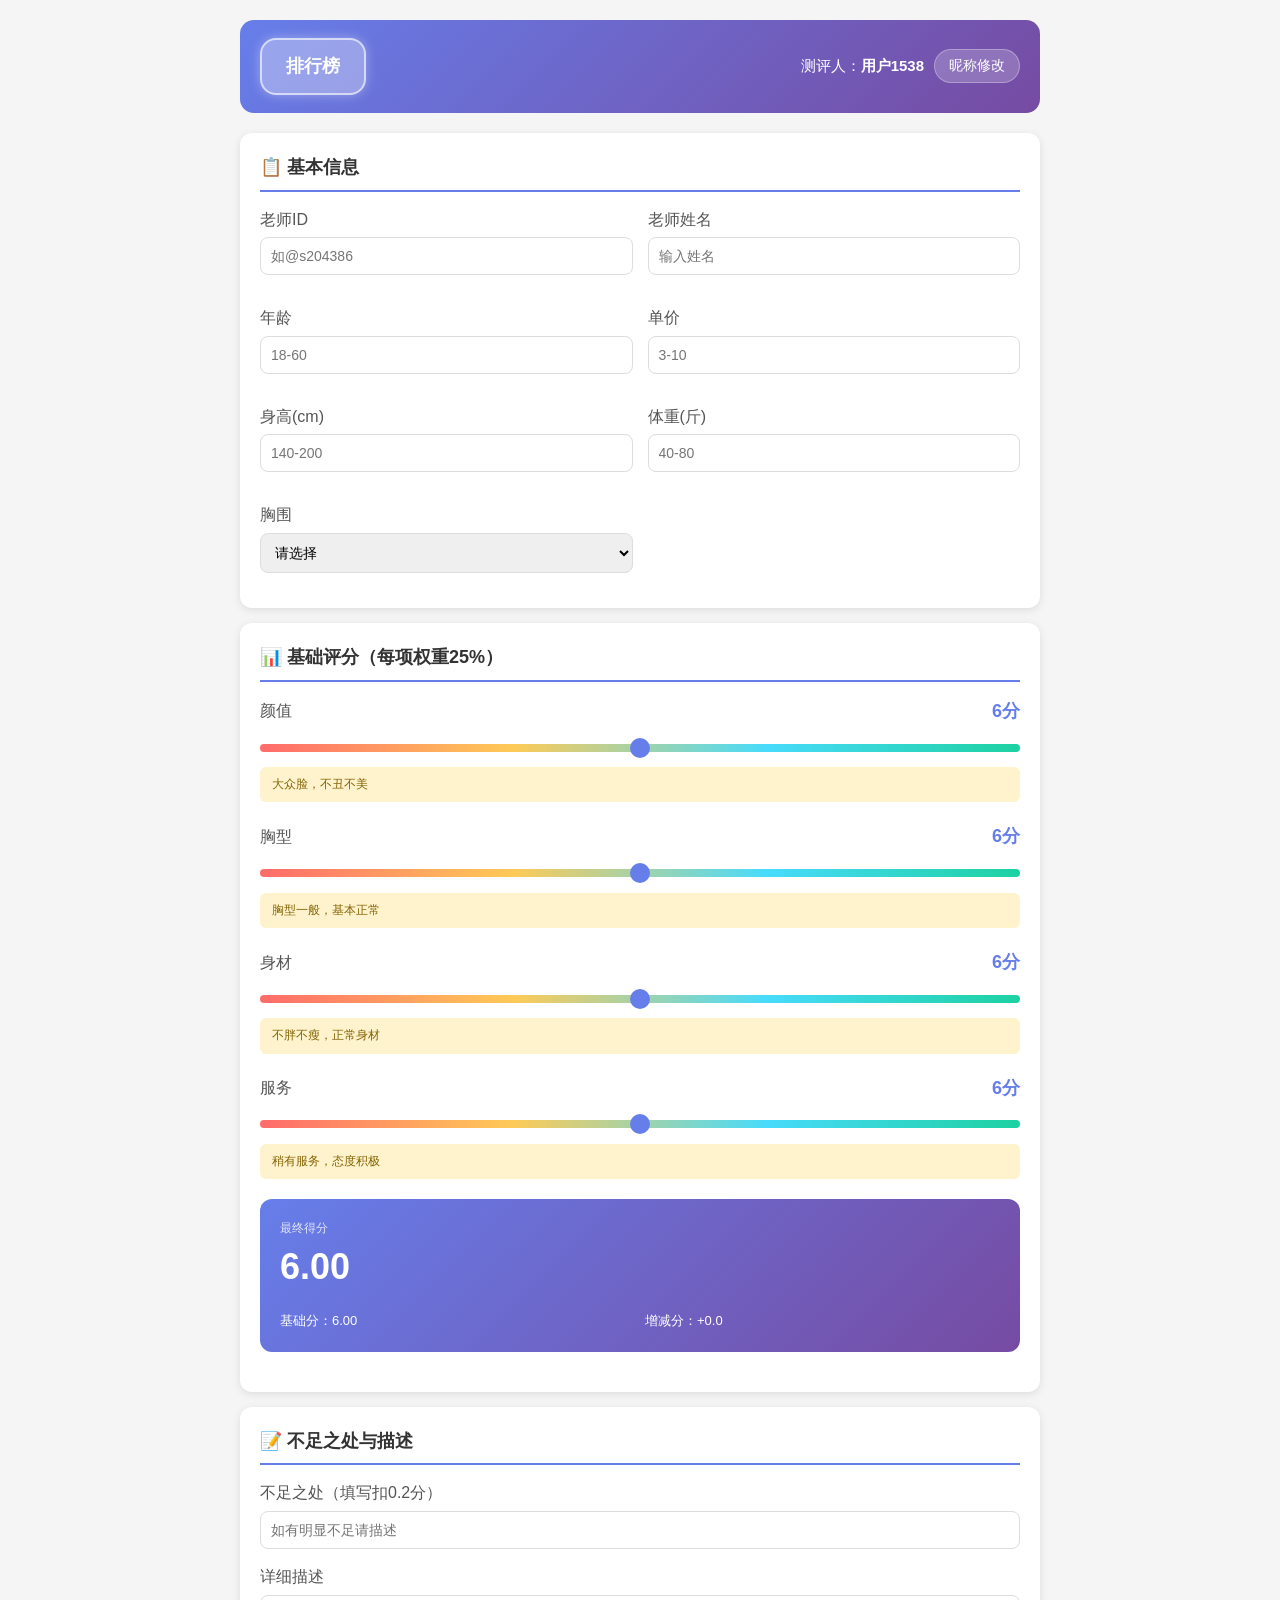
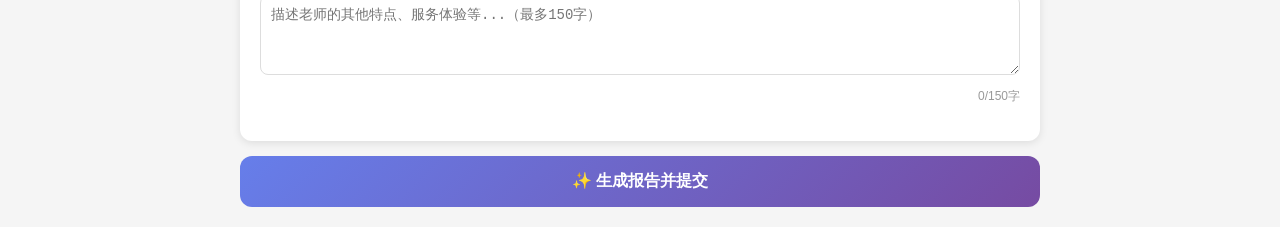
==== commit 6bf32cfd: "Update index.html" ====
--- a/index.html
+++ b/index.html
@@ -182,42 +182,6 @@
             border-radius: 6px;
             font-size: 12px;
             color: #856404;
-        }
-        .option-group { margin-bottom: 15px; }
-        .option-group label {
-            display: block;
-            font-weight: 500;
-            margin-bottom: 8px;
-            color: #555;
-        }
-        .option-buttons {
-            display: grid;
-            grid-template-columns: repeat(3, 1fr);
-            gap: 8px;
-        }
-        .option-btn {
-            padding: 10px;
-            border: 2px solid #ddd;
-            border-radius: 8px;
-            background: white;
-            cursor: pointer;
-            text-align: center;
-            font-size: 13px;
-            transition: all 0.3s;
-        }
-        .option-btn:hover { border-color: #667eea; }
-        .option-btn.active {
-            border-color: #667eea;
-            background: #667eea;
-            color: white;
-        }
-        .option-btn.active.positive {
-            border-color: #1dd1a1;
-            background: #1dd1a1;
-        }
-        .option-btn.active.negative {
-            border-color: #ff6b6b;
-            background: #ff6b6b;
         }
         .summary {
             background: linear-gradient(135deg, #667eea 0%, #764ba2 100%);
@@ -490,49 +454,6 @@
                 </div>
             </div>
             <div class="card">
-                <div class="card-title">➕ 附加项</div>
-                <div class="option-group">
-                    <label>胸型质感</label>
-                    <div class="option-buttons">
-                        <div class="option-btn" data-group="breastNature" data-value="soft" onclick="selectOption(this)">天然柔软</div>
-                        <div class="option-btn" data-group="breastNature" data-value="normal" onclick="selectOption(this)">轻微科技</div>
-                        <div class="option-btn" data-group="breastNature" data-value="hard" onclick="selectOption(this)">帮帮硬</div>
-                    </div>
-                </div>
-                <div class="option-group">
-                    <label>皮肤状态</label>
-                    <div class="option-buttons">
-                        <div class="option-btn" data-group="skin" data-value="smooth" onclick="selectOption(this)">光滑细腻</div>
-                        <div class="option-btn" data-group="skin" data-value="normal" onclick="selectOption(this)">正常</div>
-                        <div class="option-btn" data-group="skin" data-value="rough" onclick="selectOption(this)">粗糙暗沉</div>
-                    </div>
-                </div>
-                <div class="option-group">
-                    <label>声音条件</label>
-                    <div class="option-buttons">
-                        <div class="option-btn" data-group="voice" data-value="pleasant" onclick="selectOption(this)">悦耳动听</div>
-                        <div class="option-btn" data-group="voice" data-value="normal" onclick="selectOption(this)">正常</div>
-                        <div class="option-btn" data-group="voice" data-value="bad" onclick="selectOption(this)">难听刺耳</div>
-                    </div>
-                </div>
-                <div class="option-group">
-                    <label>纹身情况</label>
-                    <div class="option-buttons">
-                        <div class="option-btn" data-group="tattoo" data-value="light" onclick="selectOption(this)">无纹身</div>
-                        <div class="option-btn" data-group="tattoo" data-value="small" onclick="selectOption(this)">小面积</div>
-                        <div class="option-btn" data-group="tattoo" data-value="heavy" onclick="selectOption(this)">大面积</div>
-                    </div>
-                </div>
-                <div class="option-group">
-                    <label>腰腹状态</label>
-                    <div class="option-buttons">
-                        <div class="option-btn" data-group="waist" data-value="tight" onclick="selectOption(this)">紧致</div>
-                        <div class="option-btn" data-group="waist" data-value="flat" onclick="selectOption(this)">平坦</div>
-                        <div class="option-btn" data-group="waist" data-value="belly" onclick="selectOption(this)">小肚子</div>
-                    </div>
-                </div>
-            </div>
-            <div class="card">
                 <div class="card-title">📝 不足之处与描述</div>
                 <div class="form-group">
                     <label>不足之处（填写扣0.2分）</label>
@@ -546,7 +467,7 @@
                     </div>
                 </div>
             </div>
-            <button type="submit" class="submit-btn">✨ 生成报告并提交</button>
+            <button type="submit" class="submit-btn" onclick="handleSubmit(event)">✨ 生成报告并提交</button>
         </form>
     </div>
     <div class="modal-overlay hidden" id="nicknameModal">
@@ -572,15 +493,34 @@
 <script>
         const state = {
             nickname: '',
-            scores: { look: 3, breast: 3, figure: 3, service: 3 },
-            options: {
-                breastNature: null,
-                skin: null,
-                voice: null,
-                tattoo: null,
-                waist: null
-            }
+            scores: { look: 3, breast: 3, figure: 3, service: 3 }
         };
+        // 自动适配PC/移动端取值
+        function getVal(pcId, mobileId){
+            const pc = document.getElementById(pcId);
+            const mob = document.getElementById(mobileId);
+            if(window.innerWidth <= 600){
+                return mob?.value ?? pc?.value ?? '';
+            }else{
+                return pc?.value ?? mob?.value ?? '';
+            }
+        }
+        // 移动端兼容复制
+        async function safeCopy(text){
+            if (!navigator.clipboard){
+                const ta = document.createElement('textarea');
+                ta.value = text;
+                ta.style.position='fixed';
+                ta.style.opacity='0';
+                document.body.appendChild(ta);
+                ta.select();
+                document.execCommand('copy');
+                ta.remove();
+                return true;
+            }
+            await navigator.clipboard.writeText(text);
+            return true;
+        }
         const scoreDescs = {
             look: ['丑', '普通偏下', '大众脸，不丑不美', '好看，有辨识度', '惊艳，素颜能打'],
             breast: ['胸型塌陷，影响整体美感', '胸型下垂，注意体态调整', '胸型一般，基本正常', '胸型挺拔，形态良好', '胸型完美，形态极佳'],
@@ -647,34 +587,6 @@
             document.getElementById(type + 'Desc').textContent = scoreDescs[type][index];
             updateSummary();
         }
-        function selectOption(el) {
-            const group = el.dataset.group;
-            const value = el.dataset.value;
-            document.querySelectorAll(`[data-group="${group}"]`).forEach(btn => {
-                btn.classList.remove('active', 'positive', 'negative');
-            });
-            el.classList.add('active');
-            if (el.textContent.includes('+')) el.classList.add('positive');
-            if (el.textContent.includes('-')) el.classList.add('negative');
-            state.options[group] = value;
-            updateSummary();
-        }
-        function validateExtraOptions(){
-            const requiredExtra = [
-                { key: 'breastNature', label: '胸型质感' },
-                { key: 'skin', label: '皮肤状态' },
-                { key: 'voice', label: '声音条件' },
-                { key: 'tattoo', label: '纹身情况' },
-                { key: 'waist', label: '腰腹状态' }
-            ];
-            for(const item of requiredExtra){
-                if(!state.options[item.key]){
-                    showToast(`请选择【${item.label}】`, 'error');
-                    return false;
-                }
-            }
-            return true;
-        }
         function calculateScore() {
             const look10 = state.scores.look * 2;
             const breast10 = state.scores.breast * 2;
@@ -682,20 +594,10 @@
             const service10 = state.scores.service * 2;
             const base = (look10 + breast10 + figure10 + service10) / 4;
             let extra = 0;
-            if (state.options.breastNature === 'soft') extra += 0.2;
-            if (state.options.breastNature === 'hard') extra -= 0.2;
-            const bust = document.getElementById('bust').value;
+            const bust = getVal('bust','bustMobile');
             if (bust === 'A' || bust === 'A-') extra -= 0.4;
             else if (bust === 'B-' || bust === 'A+') extra -= 0.2;
-            if (document.getElementById('shortcoming').value.trim()) extra -= 0.2;
-            if (state.options.skin === 'smooth') extra += 0.2;
-            if (state.options.skin === 'rough') extra -= 0.2;
-            if (state.options.voice === 'pleasant') extra += 0.2;
-            if (state.options.voice === 'bad') extra -= 0.2;
-            if (state.options.tattoo === 'light') extra += 0.2;
-            if (state.options.tattoo === 'heavy') extra -= 0.2;
-            if (state.options.waist === 'tight') extra += 0.2;
-            if (state.options.waist === 'belly') extra -= 0.2;
+            if (getVal('shortcoming','')?.trim()) extra -= 0.2;
             const final = Math.max(0, base + extra);
             return { base, extra, final, look10, breast10, figure10, service10 };
         }
@@ -706,27 +608,21 @@
             document.getElementById('finalScore').textContent = final.toFixed(2);
         }
         function generateReport() {
-            const teacherId = document.getElementById('teacherId').value;
-            const teacherName = document.getElementById('teacherName').value;
-            const age = document.getElementById('age').value;
-            const height = document.getElementById('height').value;
-            const weight = document.getElementById('weight').value;
-            const price = document.getElementById('price').value;
-            const bust = document.getElementById('bust').value;
-            const shortcoming = document.getElementById('shortcoming').value;
+            const teacherId = getVal('teacherId','teacherIdMobile');
+            const teacherName = getVal('teacherName','teacherNameMobile');
+            const age = getVal('age','ageMobile');
+            const height = getVal('height','heightMobile');
+            const weight = getVal('weight','weightMobile');
+            const price = getVal('price','priceMobile');
+            const bust = getVal('bust','bustMobile');
+            const shortcoming = getVal('shortcoming','');
             const description = document.getElementById('description').value;
             const { final, look10, breast10, figure10, service10 } = calculateScore();
             const lookDesc = document.getElementById('lookDesc').textContent;
             const breastDesc = document.getElementById('breastDesc').textContent;
             const figureDesc = document.getElementById('figureDesc').textContent;
             const serviceDesc = document.getElementById('serviceDesc').textContent;
-            const maps = {
-                breastNature: { soft: '天然柔软', normal: '轻微科技', hard: '帮帮硬', null: '未选择' },
-                skin: { smooth: '光滑细腻', normal: '正常', rough: '粗糙暗沉', null: '未选择' },
-                voice: { pleasant: '悦耳动听', normal: '正常', bad: '难听刺耳', null: '未选择' },
-                tattoo: { light: '无纹身', small: '小面积', heavy: '大面积', null: '未选择' },
-                waist: { tight: '紧致', flat: '平坦', belly: '小肚子', null: '未选择' }
-            };
+
             return `【老师测评报告】
 ━━━━━━━
 基本信息
@@ -742,12 +638,6 @@
 · 胸型：${breast10}/10 【${breastDesc}】
 · 身材：${figure10}/10 【${figureDesc}】
 · 服务：${service10}/10 【${serviceDesc}】
-附加项：
-· 胸型质感：${maps.breastNature[state.options.breastNature]}
-· 皮肤状态：${maps.skin[state.options.skin]}
-· 声音条件：${maps.voice[state.options.voice]}
-· 纹身情况：${maps.tattoo[state.options.tattoo]}
-· 腰腹状态：${maps.waist[state.options.waist]}
 最终得分：${final.toFixed(2)}分
 不足之处：
 ${shortcoming || '无'}
@@ -759,28 +649,23 @@
         }
         async function submitToAPI() {
             const API_URL = 'https://cp.byg88.biz/api/collections/measured_scores/records';
-            const bust = document.getElementById('bust').value;
+            const bust = getVal('bust','bustMobile');
             const { final, look10, breast10, figure10, service10 } = calculateScore();
             const requestBody = {
                 evaluator: state.nickname,
-                teacher_id: document.getElementById('teacherId').value,
-                teacher_name: document.getElementById('teacherName').value,
-                age: document.getElementById('age').value ? parseInt(document.getElementById('age').value) : null,
-                height: document.getElementById('height').value ? parseInt(document.getElementById('height').value) : null,
-                weight: document.getElementById('weight').value ? parseFloat(document.getElementById('weight').value) : null,
-                price: document.getElementById('price').value ? parseInt(document.getElementById('price').value) : null,
+                teacher_id: getVal('teacherId','teacherIdMobile'),
+                teacher_name: getVal('teacherName','teacherNameMobile'),
+                age: getVal('age','ageMobile') ? parseInt(getVal('age','ageMobile')) : null,
+                height: getVal('height','heightMobile') ? parseInt(getVal('height','heightMobile')) : null,
+                weight: getVal('weight','weightMobile') ? parseFloat(getVal('weight','weightMobile')) : null,
+                price: getVal('price','priceMobile') ? parseInt(getVal('price','priceMobile')) : null,
                 bust: bust || null,
                 score_look: look10,
                 score_breast: breast10,
                 score_figure: figure10,
                 score_service: service10,
                 final_score: final,
-                breast_nature: state.options.breastNature,
-                skin: state.options.skin,
-                voice: state.options.voice,
-                tattoo: state.options.tattoo,
-                waist: state.options.waist,
-                shortcoming: document.getElementById('shortcoming').value.trim() || null,
+                shortcoming: getVal('shortcoming','')?.trim() || null,
                 description: document.getElementById('description').value.trim()
             };
             try {
@@ -806,12 +691,10 @@
         }
         async function handleSubmit(e) {
             e.preventDefault();
-            if(!validateExtraOptions()){
-                return;
-            }
+            showToast("正在校验表单...","success");
             const report = generateReport();
             try {
-                await navigator.clipboard.writeText(report);
+                await safeCopy(report);
                 showToast('报告已复制到剪贴板', 'success');
             } catch (err) {
                 showToast('复制失败，请手动复制', 'error');
@@ -821,10 +704,6 @@
                 document.getElementById('successModal').classList.remove('hidden');
                 document.getElementById('testForm').reset();
                 state.scores = { look: 3, breast: 3, figure: 3, service: 3 };
-                state.options = { breastNature: null, skin: null, voice: null, tattoo: null, waist: null };
-                document.querySelectorAll('.option-btn').forEach(el => {
-                    el.classList.remove('active', 'positive', 'negative');
-                });
                 ['look', 'breast', 'figure', 'service'].forEach(type => {
                     document.getElementById(type).value = 3;
                     document.getElementById(type+'Value').textContent = '6分';
@@ -833,26 +712,13 @@
                 document.getElementById('descCount').textContent = '0';
                 updateSummary();
             }
-            document.getElementById('testForm').reset();
-            state.scores = { look: 3, breast: 3, figure: 3, service: 3 };
-            state.options = { breastNature: null, skin: null, voice: null, tattoo: null, waist: null };
-            document.querySelectorAll('.option-btn').forEach(el => {
-                el.classList.remove('active', 'positive', 'negative');
-            });
-            ['look', 'breast', 'figure', 'service'].forEach(type => {
-                document.getElementById(type).value = 3;
-                document.getElementById(type + 'Value').textContent = '6分';
-                document.getElementById(type + 'Desc').textContent = scoreDescs[type][2];
-            });
-            document.getElementById('descCount').textContent = '0';
-            updateSummary();
         }
         function closeSuccessModal() {
             document.getElementById('successModal').classList.add('hidden');
         }
         async function copyAgain() {
             try {
-                await navigator.clipboard.writeText(generateReport());
+                await safeCopy(generateReport());
                 showToast('已复制', 'success');
             } catch (err) {
                 showToast('复制失败', 'error');
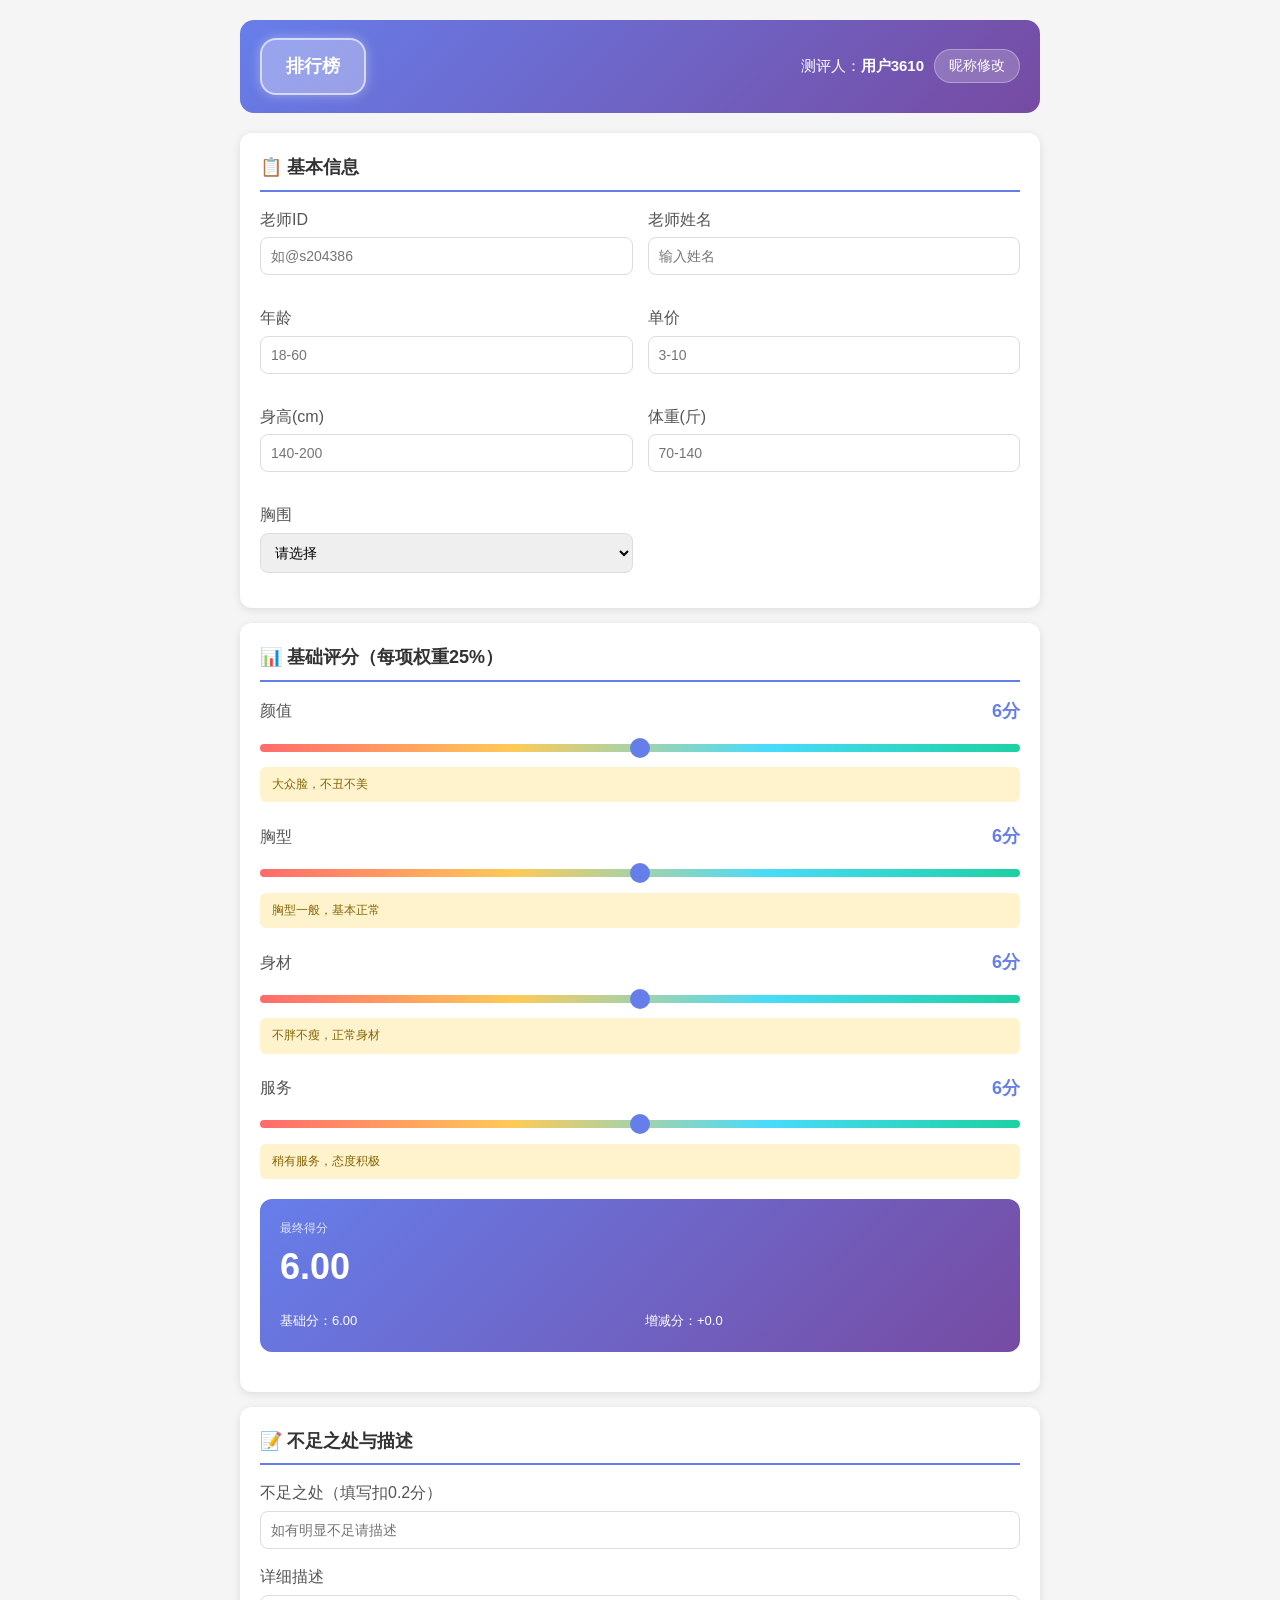
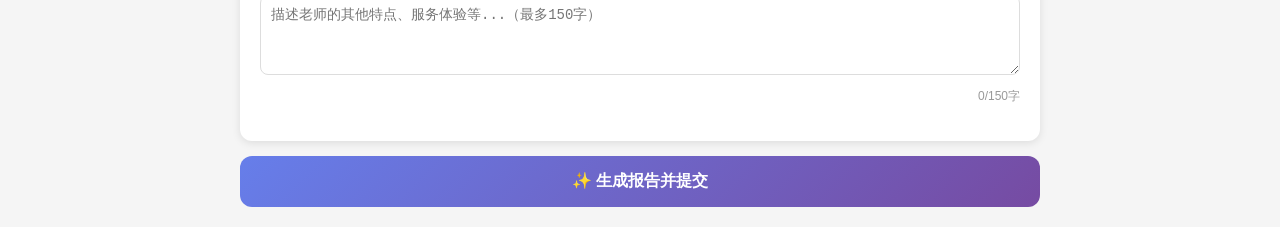
==== commit 7e4526e5: "Update index.html" ====
--- a/index.html
+++ b/index.html
@@ -338,7 +338,7 @@
                     </div>
                     <div class="form-group">
                         <label>体重(斤) <span class="required"></span></label>
-                        <input type="number" id="weight" min="40" max="80" step="0.1" placeholder="40-80" required autocomplete="off">
+                        <input type="number" id="weight" min="40" max="80" step="0.1" placeholder="70-140" required autocomplete="off">
                     </div>
                     <div class="form-group">
                         <label>胸围 <span class="required"></span></label>
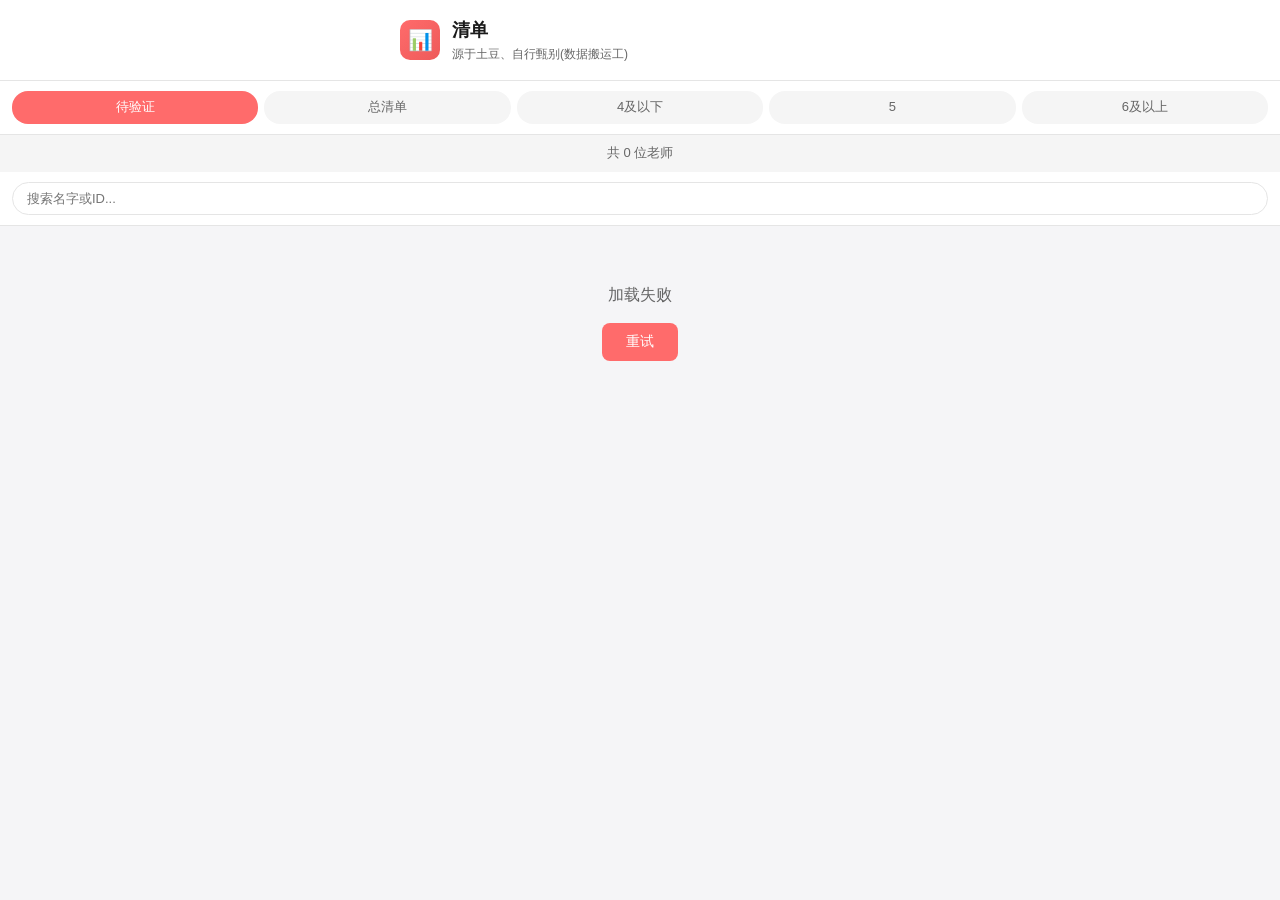
==== commit 875d6a32: "Update index.html" ====
--- a/index.html
+++ b/index.html
@@ -1,736 +1,1796 @@
 <!DOCTYPE html>
 <html lang="zh-CN">
 <head>
-    <meta charset="UTF-8">
-    <meta name="viewport" content="width=device-width, initial-scale=1.0, maximum-scale=1.0, user-scalable=no">
-    <title>测评</title>
-    <style>
-        * { margin: 0; padding: 0; box-sizing: border-box; }
-        body {
-            font-family: -apple-system, BlinkMacSystemFont, 'Segoe UI', Roboto, sans-serif;
-            background: #f5f5f5;
-            padding: 20px;
-            line-height: 1.6;
-        }
-        .container { max-width: 800px; margin: 0 auto; }
-        .header {
-            background: linear-gradient(135deg, #667eea 0%, #764ba2 100%);
-            color: white;
-            padding: 18px 20px;
-            border-radius: 14px;
-            margin-bottom: 20px;
-            display: flex;
-            align-items: center;
-            justify-content: space-between;
-            gap:12px;
-        }
-        .header-left-btn {
-            background: rgba(255,255,255,0.32);
-            border: 2px solid rgba(255,255,255,0.6);
-            box-shadow: 0 0 12px rgba(255,255,255,0.35);
-            color: white;
-            font-weight:bold;
-            padding: 12px 24px;
-            border-radius: 16px;
-            cursor: pointer;
-            font-size: 18px;
-            text-decoration: none;
-            white-space: nowrap;
-            transition: 0.25s ease;
-        }
-        .header-left-btn:hover {
-            background: rgba(255,255,255,0.45);
-            box-shadow: 0 0 18px rgba(255,255,255,0.5);
-        }
-        .header-middle{
-            display:flex;
-            align-items:center;
-            gap:12px;
-        }
-        .user-info {
-            display: flex;
-            align-items: center;
-            gap:10px;
-            font-size:15px;
-        }
-        .user-info button {
-            background: rgba(255,255,255,0.2);
-            border: 1px solid rgba(255,255,255,0.3);
-            color: white;
-            padding:7px 14px;
-            border-radius:22px;
-            cursor: pointer;
-            font-size:14px;
-        }
-        .user-info button:hover{
-            background:rgba(255,255,255,0.32);
-        }
-        .card {
-            background: white;
-            border-radius: 12px;
-            padding: 20px;
-            margin-bottom: 15px;
-            box-shadow: 0 2px 8px rgba(0,0,0,0.1);
-        }
-        .card-title {
-            font-size: 18px;
-            font-weight: bold;
-            margin-bottom: 15px;
-            color: #333;
-            border-bottom: 2px solid #667eea;
-            padding-bottom: 8px;
-        }
-        .form-grid {
-            display: grid;
-            grid-template-columns: repeat(2, 1fr);
-            gap: 15px;
-        }
-        .form-row-2 {
-            display: grid;
-            grid-template-columns: repeat(2,1fr);
-            gap:15px;
-        }
-        .form-row-3 {
-            display: grid;
-            grid-template-columns: repeat(3,1fr);
-            gap:12px;
-        }
-        @media (max-width: 600px) {
-            .header {
-                padding:14px 12px;
-                flex-wrap:wrap;
-            }
-            .header-left-btn {
-                padding:6px 12px;
-                font-size:13px;
-            }
-            .user-info{
-                font-size:13px;
-            }
-            .user-info button{
-                padding:5px 10px;
-                font-size:12px;
-            }
-            .form-grid { display:none; }
-            .form-row-2 { grid-template-columns: repeat(2,1fr); }
-            .form-row-3 { grid-template-columns: repeat(3,1fr); }
-        }
-        .pc-form { display: grid; grid-template-columns: 1fr 1fr; gap:15px; }
-        .mobile-form { display:none; }
-        @media (max-width:600px){
-            .pc-form { display:none; }
-            .mobile-form { display:block; }
-        }
-        .form-group { margin-bottom: 15px; }
-        .form-group label {
-            display: block;
-            font-weight: 500;
-            margin-bottom: 5px;
-            color: #555;
-        }
-        .form-group label .required { color: #e74c3c; }
-        .form-group input,
-        .form-group select,
-        .form-group textarea {
-            width: 100%;
-            padding: 10px;
-            border: 1px solid #ddd;
-            border-radius: 8px;
-            font-size: 14px;
-            transition: border-color 0.3s;
-        }
-        .form-group input:focus,
-        .form-group select:focus,
-        .form-group textarea:focus {
-            outline: none;
-            border-color: #667eea;
-        }
-        .form-group textarea { resize: vertical; min-height: 80px; }
-        .score-item { margin-bottom: 20px; }
-        .score-header {
-            display: flex;
-            justify-content: space-between;
-            align-items: center;
-            margin-bottom: 8px;
-        }
-        .score-label { font-weight: 500; color: #555; }
-        .score-value {
-            font-size: 18px;
-            font-weight: bold;
-            color: #667eea;
-        }
-        input[type="range"] {
-            width: 100%;
-            height: 8px;
-            border-radius: 4px;
-            background: linear-gradient(to right, #ff6b6b, #feca57, #48dbfb, #1dd1a1);
-            -webkit-appearance: none;
-            appearance: none;
-        }
-        input[type="range"]::-webkit-slider-thumb {
-            -webkit-appearance: none;
-            width: 20px;
-            height: 20px;
-            border-radius: 50%;
-            background: #667eea;
-            cursor: pointer;
-        }
-        .score-desc {
-            margin-top: 8px;
-            padding: 8px 12px;
-            background: #fff3cd;
-            border-radius: 6px;
-            font-size: 12px;
-            color: #856404;
-        }
-        .summary {
-            background: linear-gradient(135deg, #667eea 0%, #764ba2 100%);
-            color: white;
-            padding: 20px;
-            border-radius: 12px;
-            margin: 20px 0;
-        }
-        .summary-header {
-            display: flex;
-            justify-content: space-between;
-            align-items: center;
-            margin-bottom: 15px;
-        }
-        .summary-score {
-            font-size: 36px;
-            font-weight: bold;
-        }
-        .summary-rating {
-            font-size: 24px;
-            background: rgba(255,255,255,0.2);
-            padding: 5px 15px;
-            border-radius: 20px;
-        }
-        .summary-details {
-            display: grid;
-            grid-template-columns: repeat(2, 1fr);
-            gap: 10px;
-            font-size: 13px;
-        }
-        .submit-btn {
-            width: 100%;
-            padding: 15px;
-            background: linear-gradient(135deg, #667eea 0%, #764ba2 100%);
-            color: white;
-            border: none;
-            border-radius: 12px;
-            font-size: 16px;
-            font-weight: bold;
-            cursor: pointer;
-            transition: opacity 0.3s;
-        }
-        .submit-btn:hover { opacity: 0.9; }
-        .submit-btn:disabled {
-            opacity: 0.5;
-            cursor: not-allowed;
-        }
-        .modal-overlay {
-            position: fixed;
-            top: 0;
-            left: 0;
-            right: 0;
-            bottom: 0;
-            background: rgba(0,0,0,0.5);
-            display: flex;
-            align-items: center;
-            justify-content: center;
-            z-index: 1000;
-        }
-        .modal {
-            background: white;
-            padding: 30px;
-            border-radius: 12px;
-            max-width: 400px;
-            width: 90%;
-            text-align: center;
-        }
-        .modal h3 { margin-bottom: 15px; color: #333; }
-        .modal input {
-            width: 100%;
-            padding: 12px;
-            border: 1px solid #ddd;
-            border-radius: 8px;
-            margin-bottom: 15px;
-            font-size: 16px;
-            text-align: center;
-        }
-        .modal-buttons {
-            display: flex;
-            gap: 10px;
-        }
-        .modal-btn {
-            flex: 1;
-            padding: 12px;
-            border: none;
-            border-radius: 8px;
-            cursor: pointer;
-            font-size: 14px;
-        }
-        .modal-btn.primary {
-            background: linear-gradient(135deg, #667eea 0%, #764ba2 100%);
-            color: white;
-        }
-        .modal-btn.secondary {
-            background: #f0f0f0;
-            color: #555;
-        }
-        .hidden { display: none !important; }
-        .toast {
-            position: fixed;
-            top:20px;
-            left:50%;
-            transform:translateX(-50%);
-            max-width:calc(100% - 40px);
-            padding: 12px 20px;
-            border-radius: 8px;
-            color: white;
-            font-size: 14px;
-            z-index: 1001;
-            animation: slideIn 0.3s ease;
-        }
-        .toast.success { background: #1dd1a1; }
-        .toast.error { background: #ff6b6b; }
-        @keyframes slideIn {
-            from { opacity: 0; transform:translateX(-50%) translateY(-10px); }
-            to { opacity: 1; transform:translateX(-50%) translateY(0); }
-        }
-    </style>
+  <meta charset="UTF-8">
+  <meta name="viewport" content="width=device-width, initial-scale=1.0">
+  <title>清单</title>
+  <style>
+    * { margin: 0; padding: 0; box-sizing: border-box; }
+    
+    body {
+      font-family: -apple-system, BlinkMacSystemFont, "PingFang SC", "Microsoft YaHei", sans-serif;
+      background: #f5f5f7;
+      color: #1a1a1a;
+      line-height: 1.6;
+    }
+
+    /* 头部 */
+    .header {
+      position: sticky;
+      top: 0;
+      z-index: 100;
+      background: rgba(255, 255, 255, 0.95);
+      backdrop-filter: blur(10px);
+      border-bottom: 1px solid #e5e5e5;
+      padding: 16px;
+    }
+
+    .header-content {
+      max-width: 480px;
+      margin: 0 auto;
+      display: flex;
+      align-items: center;
+      gap: 12px;
+    }
+
+    .header-icon {
+      width: 40px;
+      height: 40px;
+      background: linear-gradient(135deg, #ff6b6b, #ee5a5a);
+      border-radius: 10px;
+      display: flex;
+      align-items: center;
+      justify-content: center;
+      color: white;
+      font-size: 20px;
+    }
+
+    .header-title h1 {
+      font-size: 18px;
+      font-weight: 600;
+      margin: 0;
+    }
+
+    .header-title p {
+      font-size: 12px;
+      color: #666;
+      margin: 0;
+    }
+
+    /* 容器 */
+    .container {
+      max-width: 480px;
+      margin: 0 auto;
+      padding: 16px;
+    }
+
+    /* 加载状态 */
+    .loading {
+      text-align: center;
+      padding: 40px;
+      color: #666;
+    }
+
+    .spinner {
+      width: 40px;
+      height: 40px;
+      border: 3px solid #e5e5e5;
+      border-top-color: #ff6b6b;
+      border-radius: 50%;
+      animation: spin 1s linear infinite;
+      margin: 0 auto 16px;
+    }
+
+    @keyframes spin {
+      to { transform: rotate(360deg); }
+    }
+
+    /* 错误状态 */
+    .error {
+      text-align: center;
+      padding: 40px;
+      color: #666;
+    }
+
+    .error button {
+      margin-top: 16px;
+      padding: 10px 24px;
+      background: #ff6b6b;
+      color: white;
+      border: none;
+      border-radius: 8px;
+      cursor: pointer;
+      font-size: 14px;
+    }
+
+    /* 价格分档标签 */
+    .range-tabs {
+      display: flex;
+      gap: 6px;
+      padding: 10px 12px;
+      background: white;
+      border-bottom: 1px solid #e5e5e5;
+      overflow-x: auto;
+      -webkit-overflow-scrolling: touch;
+    }
+
+    .range-tab {
+      flex: 1;
+      min-width: 60px;
+      padding: 6px 10px;
+      text-align: center;
+      font-size: 13px;
+      font-weight: 500;
+      color: #666;
+      background: #f5f5f5;
+      border-radius: 16px;
+      cursor: pointer;
+      transition: all 0.2s;
+      white-space: nowrap;
+    }
+
+    .search-box {
+      padding: 10px 12px;
+      background: white;
+      border-bottom: 1px solid #e5e5e5;
+    }
+
+    .search-box input {
+      width: 100%;
+      padding: 8px 14px;
+      border: 1px solid #e5e5e5;
+      border-radius: 18px;
+      font-size: 13px;
+      outline: none;
+      transition: border-color 0.2s;
+    }
+
+    .search-box input:focus {
+      border-color: #ff6b6b;
+    }
+
+    .range-tab.active {
+      background: #ff6b6b;
+      color: white;
+    }
+
+    /* 排行榜列表 */
+    .ranking-list {
+      display: flex;
+      flex-direction: column;
+      gap: 10px;
+      padding: 0 12px;
+    }
+
+    .ranking-item {
+      background: white;
+      border-radius: 10px;
+      padding: 12px;
+      display: flex;
+      align-items: center;
+      gap: 10px;
+      box-shadow: 0 1px 4px rgba(0,0,0,0.04);
+      cursor: pointer;
+      transition: all 0.2s;
+      position: relative;
+    }
+
+    .ranking-item:hover {
+      box-shadow: 0 4px 12px rgba(0,0,0,0.08);
+      transform: translateY(-1px);
+    }
+
+    .ranking-item:active {
+      transform: scale(0.98);
+    }
+
+    /* 已测评标识 */
+    .ranking-item.has-review {
+      background: linear-gradient(135deg, #fff8f8, #ffffff);
+      border: 1px solid #ffd4d4;
+    }
+
+    .review-badge {
+      position: absolute;
+      top: -4px;
+      right: -4px;
+      padding: 4px 8px;
+      background: linear-gradient(135deg, #ff6b6b, #ee5a5a);
+      border-radius: 12px;
+      display: flex;
+      align-items: center;
+      justify-content: center;
+      color: white;
+      font-size: 11px;
+      font-weight: 600;
+      box-shadow: 0 2px 8px rgba(255, 107, 107, 0.4);
+      white-space: nowrap;
+    }
+
+    .rank-badge {
+      width: 36px;
+      height: 36px;
+      border-radius: 50%;
+      display: flex;
+      align-items: center;
+      justify-content: center;
+      font-weight: 600;
+      font-size: 12px;
+      flex-shrink: 0;
+    }
+
+    .rank-1 { background: #fff8e1; color: #f9a825; }
+    .rank-2 { background: #f5f5f5; color: #757575; }
+    .rank-3 { background: #fff3e0; color: #e65100; }
+    .rank-other { background: #f5f5f5; color: #999; }
+
+    .teacher-info {
+      flex: 1;
+      min-width: 0;
+    }
+
+    .teacher-name {
+      font-size: 15px;
+      font-weight: 600;
+      margin: 0 0 3px 0;
+      white-space: nowrap;
+      overflow: hidden;
+      text-overflow: ellipsis;
+    }
+    
+    .teacher-name .list-tid {
+      font-size:12px;
+      color:#888;
+      font-weight:normal;
+      margin-left:6px;
+    }
+    
+    .teacher-count {
+      font-size: 11px;
+      color: #666;
+    }
+
+    .teacher-scores {
+      font-size: 10px;
+      color: #888;
+      margin-top: 3px;
+      display: flex;
+      gap: 6px;
+      flex-wrap: wrap;
+    }
+
+    .teacher-scores span {
+      background: #f5f5f5;
+      padding: 2px 6px;
+      border-radius: 4px;
+    }
+
+    .teacher-score {
+      text-align: right;
+      flex-shrink: 0;
+    }
+
+    .score-value {
+      font-size: 20px;
+      font-weight: 700;
+      color: #4caf50;
+    }
+
+    .score-label {
+      font-size: 11px;
+      color: #999;
+    }
+
+    .score-source {
+      font-size: 10px;
+      color: #ff6b6b;
+      background: #fff5f5;
+      padding: 2px 6px;
+      border-radius: 4px;
+      margin-top: 4px;
+    }
+
+    .arrow {
+      color: #ff6b6b;
+      font-size: 20px;
+      margin-left: 4px;
+      width: 32px;
+      height: 32px;
+      display: flex;
+      align-items: center;
+      justify-content: center;
+      background: #fff5f5;
+      border-radius: 8px;
+      transition: all 0.2s;
+    }
+
+    .ranking-item:hover .arrow {
+      background: #ff6b6b;
+      color: white;
+    }
+
+    /* 详情页 */
+    .detail-page {
+      display: none;
+      min-height: 100vh;
+      background: #f5f5f7;
+    }
+
+    .detail-page.active {
+      display: block;
+    }
+
+    .back-btn {
+      display: flex;
+      align-items: center;
+      gap: 4px;
+      padding: 12px 16px;
+      background: none;
+      border: none;
+      color: #666;
+      font-size: 14px;
+      cursor: pointer;
+    }
+
+    .back-btn:hover {
+      color: #333;
+    }
+
+    /* 教师卡片 */
+    .teacher-card {
+      background: linear-gradient(135deg, #fff5f5, #ffeeee);
+      border-radius: 10px;
+      padding: 10px;
+      margin: 0 12px 8px;
+      text-align: center;
+    }
+
+    .teacher-card h2 {
+      font-size: 14px;
+      font-weight: 700;
+      margin: 0 0 2px 0;
+    }
+
+    .teacher-card .teacher-id {
+      font-size: 14px;
+      color: #999;
+      margin: 1px 0 2px;
+      display: inline-flex;
+      align-items: center;
+      gap: 3px;
+      cursor: pointer;
+      padding: 1px 6px;
+      background: rgba(0,0,0,0.05);
+      border-radius: 3px;
+      transition: background 0.2s;
+    }
+
+    .teacher-card .teacher-id:hover {
+      background: rgba(0,0,0,0.1);
+    }
+
+    .teacher-card .teacher-id .copy-icon {
+      font-size: 10px;
+      opacity: 0.6;
+    }
+
+    .teacher-card .total-count {
+      font-size: 12px;
+      color: #666;
+      margin-top: 2px;
+    }
+
+    /* 添加测评按钮 */
+    .add-review-btn {
+      display: inline-flex;
+      align-items: center;
+      gap: 3px;
+      margin-top: 6px;
+      padding: 5px 12px;
+      background: #ff6b6b;
+      color: white;
+      border: none;
+      border-radius: 16px;
+      font-size: 12px;
+      font-weight: 500;
+      cursor: pointer;
+      transition: all 0.2s;
+    }
+
+    .add-review-btn:hover {
+      background: #ee5a5a;
+      transform: translateY(-1px);
+    }
+
+    /* 标签切换 */
+    .tab-switcher {
+      display: flex;
+      gap: 6px;
+      padding: 0 12px 8px;
+    }
+
+    .tab-btn {
+      flex: 1;
+      padding: 6px;
+      text-align: center;
+      font-size: 12px;
+      font-weight: 500;
+      color: #666;
+      background: white;
+      border: 1px solid #e5e5e5;
+      border-radius: 6px;
+      cursor: pointer;
+      transition: all 0.2s;
+    }
+
+    .tab-btn.active {
+      background: #ff6b6b;
+      color: white;
+      border-color: #ff6b6b;
+    }
+
+    /* 评价卡片 */
+    .eval-card {
+      background: white;
+      border-radius: 12px;
+      padding: 12px;
+      margin: 0 12px 10px;
+      box-shadow: 0 1px 4px rgba(0,0,0,0.04);
+    }
+
+    .eval-header {
+      display: flex;
+      justify-content: space-between;
+      align-items: center;
+      padding-bottom: 8px;
+      border-bottom: 1px solid #f0f0f0;
+      margin-bottom: 8px;
+    }
+
+    .eval-header.compact {
+      padding-bottom: 6px;
+      margin-bottom: 6px;
+    }
+
+    .eval-title {
+      font-size: 14px;
+      font-weight: 600;
+    }
+
+    .eval-score-row {
+      display: flex;
+      align-items: center;
+      gap: 12px;
+      width: 100%;
+    }
+
+    .eval-score-value {
+      font-size: 24px;
+      font-weight: 800;
+      color: #ee5a5a;
+    }
+
+    .stars {
+      display: flex;
+      gap: 2px;
+    }
+
+    .star {
+      color: #ffc107;
+      font-size: 16px;
+    }
+
+    .star.empty {
+      color: #e0e0e0;
+    }
+
+    /* 评分条 */
+    .score-bar {
+      display: flex;
+      align-items: center;
+      gap: 8px;
+      margin-bottom: 4px;
+    }
+
+    .score-bars-compact .score-bar {
+      margin-bottom: 2px;
+    }
+
+    .score-bar-label {
+      width: 40px;
+      font-size: 12px;
+      color: #666;
+    }
+
+    .score-bar-track {
+      flex: 1;
+      height: 4px;
+      background: #f0f0f0;
+      border-radius: 2px;
+      overflow: hidden;
+    }
+
+    .score-bar-fill {
+      height: 100%;
+      background: linear-gradient(90deg, #ff6b6b, #ee5a5a);
+      border-radius: 2px;
+      transition: width 0.5s ease;
+    }
+
+    .score-bar-value {
+      width: 32px;
+      text-align: right;
+      font-size: 12px;
+      font-weight: 600;
+    }
+
+    .score-desc-text {
+      font-size: 11px;
+      color: #888;
+      margin-bottom: 8px;
+      padding-left: 48px;
+    }
+
+    /* 属性网格 */
+    .attrs-grid {
+      display: grid;
+      grid-template-columns: 1fr 1fr;
+      gap: 8px;
+      padding-top: 12px;
+      border-top: 1px solid #f0f0f0;
+      margin-top: 12px;
+    }
+
+    .attrs-grid.compact {
+      gap: 6px;
+      padding-top: 8px;
+      margin-top: 8px;
+    }
+
+    .attr-item {
+      display: flex;
+      justify-content: space-between;
+      font-size: 13px;
+    }
+
+    .attr-label {
+      color: #666;
+    }
+
+    .attr-value {
+      font-weight: 500;
+    }
+
+    .attr-full {
+      grid-column: span 2;
+    }
+
+    /* 评价内容 */
+    .eval-content {
+      padding-top: 12px;
+      border-top: 1px solid #f0f0f0;
+      margin-top: 12px;
+    }
+
+    .eval-content.compact {
+      padding-top: 8px;
+      margin-top: 8px;
+    }
+
+    .eval-text {
+      font-size: 14px;
+      line-height: 1.6;
+      color: #333;
+    }
+
+    .eval-meta {
+      font-size: 12px;
+      color: #999;
+      margin-top: 8px;
+    }
+
+    /* 采集记录 */
+    .collection-item {
+      padding: 12px;
+      background: #f9f9f9;
+      border-radius: 8px;
+      margin-bottom: 8px;
+    }
+
+    .collection-text {
+      font-size: 14px;
+      color: #333;
+    }
+
+    .collection-meta {
+      font-size: 11px;
+      color: #999;
+      margin-top: 4px;
+    }
+
+    .collection-status {
+      display: inline-block;
+      padding: 2px 6px;
+      border-radius: 4px;
+      font-size: 11px;
+      margin-left: 8px;
+    }
+
+    .collection-status.processed {
+      background: #e8f5e9;
+      color: #4caf50;
+    }
+
+    .collection-status.pending {
+      background: #fff3e0;
+      color: #ff9800;
+    }
+
+    /* 空状态 */
+    .empty-state {
+      text-align: center;
+      padding: 40px;
+      color: #999;
+    }
+
+    /* 翻页控制 */
+    .pagination {
+      display: flex;
+      justify-content: center;
+      align-items: center;
+      gap: 16px;
+      padding: 16px;
+    }
+
+    .page-btn {
+      padding: 8px 16px;
+      background: white;
+      border: 1px solid #e5e5e5;
+      border-radius: 8px;
+      font-size: 14px;
+      cursor: pointer;
+      transition: all 0.2s;
+    }
+
+    .page-btn:hover:not(:disabled) {
+      background: #f5f5f5;
+    }
+
+    .page-btn:disabled {
+      opacity: 0.5;
+      cursor: not-allowed;
+    }
+
+    .page-info {
+      font-size: 14px;
+      color: #666;
+    }
+
+    /* Toast提示 */
+    .toast {
+      position: fixed;
+      top: 50%;
+      left: 50%;
+      transform: translate(-50%, -50%);
+      background: rgba(0, 0, 0, 0.8);
+      color: white;
+      padding: 12px 24px;
+      border-radius: 8px;
+      font-size: 14px;
+      z-index: 1000;
+      opacity: 0;
+      transition: opacity 0.3s;
+      pointer-events: none;
+    }
+
+    .toast.show {
+      opacity: 1;
+    }
+
+    /* 密码弹窗 */
+    .modal-overlay {
+      position: fixed;
+      top: 0;
+      left: 0;
+      right: 0;
+      bottom: 0;
+      background: rgba(0, 0, 0, 0.5);
+      display: none;
+      align-items: center;
+      justify-content: center;
+      z-index: 200;
+    }
+
+    .modal-overlay.active {
+      display: flex;
+    }
+
+    .modal {
+      background: white;
+      border-radius: 16px;
+      padding: 24px;
+      width: 90%;
+      max-width: 360px;
+      animation: modalIn 0.3s ease;
+    }
+
+    @keyframes modalIn {
+      from { opacity: 0; transform: scale(0.9); }
+      to { opacity: 1; transform: scale(1); }
+    }
+
+    .modal-title {
+      font-size: 18px;
+      font-weight: 600;
+      margin-bottom: 16px;
+      text-align: center;
+    }
+
+    .modal-input {
+      width: 100%;
+      padding: 12px 16px;
+      border: 1px solid #e5e5e5;
+      border-radius: 8px;
+      font-size: 16px;
+      margin-bottom: 16px;
+      outline: none;
+    }
+
+    .modal-input:focus {
+      border-color: #ff6b6b;
+    }
+
+    .modal-buttons {
+      display: flex;
+      gap: 12px;
+    }
+
+    .modal-btn {
+      flex: 1;
+      padding: 12px;
+      border-radius: 8px;
+      font-size: 14px;
+      font-weight: 500;
+      cursor: pointer;
+      transition: all 0.2s;
+    }
+
+    .modal-btn.cancel {
+      background: #f5f5f5;
+      border: none;
+      color: #666;
+    }
+
+    .modal-btn.confirm {
+      background: #ff6b6b;
+      border: none;
+      color: white;
+    }
+
+    /* 测评表单 */
+    .review-form {
+      display: none;
+      background: white;
+      border-radius: 16px;
+      padding: 20px;
+      margin: 0 16px 16px;
+    }
+
+    .review-form.active {
+      display: block;
+    }
+
+    .form-group {
+      margin-bottom: 16px;
+    }
+
+    .form-label {
+      display: block;
+      font-size: 14px;
+      font-weight: 500;
+      color: #333;
+      margin-bottom: 8px;
+    }
+
+    .form-input, .form-textarea, .form-select {
+      width: 100%;
+      padding: 10px 12px;
+      border: 1px solid #e5e5e5;
+      border-radius: 8px;
+      font-size: 14px;
+      outline: none;
+      transition: border-color 0.2s;
+    }
+
+    .form-input:focus, .form-textarea:focus, .form-select:focus {
+      border-color: #ff6b6b;
+    }
+
+    .form-textarea {
+      min-height: 80px;
+      resize: vertical;
+    }
+
+    .score-inputs {
+      display: grid;
+      grid-template-columns: 1fr 1fr;
+      gap: 12px;
+    }
+
+    .score-input-item {
+      display: flex;
+      align-items: center;
+      gap: 8px;
+    }
+
+    .score-input-item label {
+      font-size: 13px;
+      color: #666;
+      width: 50px;
+    }
+
+    .score-input-item input {
+      flex: 1;
+      padding: 8px;
+      border: 1px solid #e5e5e5;
+      border-radius: 6px;
+      font-size: 14px;
+      text-align: center;
+    }
+
+    .form-actions {
+      display: flex;
+      gap: 12px;
+      margin-top: 20px;
+    }
+
+    .form-btn {
+      flex: 1;
+      padding: 12px;
+      border-radius: 8px;
+      font-size: 14px;
+      font-weight: 500;
+      cursor: pointer;
+      transition: all 0.2s;
+    }
+
+    .form-btn.cancel {
+      background: #f5f5f5;
+      border: none;
+      color: #666;
+    }
+
+    .form-btn.submit {
+      background: #ff6b6b;
+      border: none;
+      color: white;
+    }
+
+    .form-btn:disabled {
+      opacity: 0.5;
+      cursor: not-allowed;
+    }
+  </style>
 </head>
 <body>
+  <!-- 首页 -->
+  <div id="homePage" class="home-page">
+    <div class="header">
+      <div class="header-content">
+        <div class="header-icon">📊</div>
+        <div class="header-title">
+          <h1>清单</h1>
+          <p>源于土豆、自行甄别(数据搬运工)</p>
+        </div>
+      </div>
+    </div>
+
+    <div class="range-tabs">
+      <div class="range-tab active" data-range="unmeasured">待验证</div>      
+      <div class="range-tab" data-range="all">总清单</div>
+      <div class="range-tab" data-range="4-">4及以下</div>
+      <div class="range-tab" data-range="5">5</div>
+      <div class="range-tab" data-range="6+">6及以上</div>
+    </div>
+    <div class="range-stats" id="rangeStats" style="text-align: center; padding: 8px 16px; font-size: 13px; color: #666; background: #f5f5f5;">共 0 位老师</div>
+    <div class="search-box">
+      <input type="text" id="searchInput" placeholder="搜索名字或ID..." oninput="handleSearch()">
+    </div>
+
     <div class="container">
-        <div class="header">
-            <a class="header-left-btn" href="https://bycby88.github.io/CSB/" target="_blank">排行榜</a>
-            <div class="header-middle">
-                <div class="user-info">
-                    <span>测评人：<strong id="nickname-display">用户</strong></span>
-                    <button onclick="showNicknameModal()">昵称修改</button>
-                </div>
+      <div id="rankingList" class="ranking-list">
+        <div class="loading">
+          <div class="spinner"></div>
+          <p>加载中...</p>
+        </div>
+      </div>
+    </div>
+  </div>
+
+  <!-- 详情页 -->
+  <div id="detailPage" class="detail-page">
+    <div class="header">
+      <button class="back-btn" onclick="showHome()">← 返回榜单</button>
+    </div>
+
+    <div class="teacher-card">
+      <h2 id="detailName">-</h2>
+      <div class="teacher-id" id="detailId" onclick="copyId()">
+        车牌: <span>-</span> 📋
+      </div>
+      <div class="total-count" id="detailCount">-</div>
+      <button class="add-review-btn" onclick="showPasswordModal()">+ 添加实测评分</button>
+    </div>
+
+    <!-- 测评表单 -->
+    <div id="reviewForm" class="review-form">
+      <h3 style="margin-bottom: 16px; font-size: 16px;">添加实测评分</h3>
+      <div class="form-group">
+        <label class="form-label">教师信息（不可修改）</label>
+        <div class="teacher-info-readonly" id="reviewTeacherInfo" style="background: #f5f5f5; padding: 12px; border-radius: 8px; font-size: 14px; color: #666;">
+          <div style="font-weight: 600; color: #333; margin-bottom: 4px;" id="reviewTeacherName">-</div>
+          <div style="font-size: 12px;" id="reviewTeacherId">ID: -</div>
+        </div>
+      </div>
+      <div class="form-group">
+        <label class="form-label">评估人</label>
+        <input type="text" class="form-input" id="reviewEvaluator" placeholder="请输入评估人名称">
+      </div>
+      <div class="form-group">
+        <label class="form-label">各项评分 (0-10分)</label>
+        <div class="score-inputs">
+          <div class="score-input-item">
+            <label>颜值</label>
+            <input type="number" id="scoreLook" min="0" max="10" step="0.1" value="8">
+          </div>
+          <div class="score-input-item">
+            <label>胸部</label>
+            <input type="number" id="scoreBreast" min="0" max="10" step="0.1" value="8">
+          </div>
+          <div class="score-input-item">
+            <label>身材</label>
+            <input type="number" id="scoreFigure" min="0" max="10" step="0.1" value="8">
+          </div>
+          <div class="score-input-item">
+            <label>服务</label>
+            <input type="number" id="scoreService" min="0" max="10" step="0.1" value="8">
+          </div>
+        </div>
+      </div>
+      <div class="form-group">
+        <label class="form-label">基本信息</label>
+        <div class="score-inputs">
+          <div class="score-input-item">
+            <label>年龄</label>
+            <input type="number" id="teacherAge" min="18" max="60" placeholder="岁">
+          </div>
+          <div class="score-input-item">
+            <label>身高</label>
+            <input type="number" id="teacherHeight" min="140" max="200" placeholder="cm">
+          </div>
+          <div class="score-input-item">
+            <label>体重</label>
+            <input type="number" id="teacherWeight" min="30" max="100" placeholder="kg">
+          </div>
+          <div class="score-input-item">
+            <label>价格</label>
+            <input type="number" id="teacherPrice" min="0" placeholder="元">
+          </div>
+        </div>
+      </div>
+      <div class="form-group">
+        <label class="form-label">胸围</label>
+        <input type="text" class="form-input" id="teacherBust" placeholder="如：34C">
+      </div>
+      <div class="form-group">
+        <label class="form-label">缺点</label>
+        <input type="text" class="form-input" id="reviewShortcoming" placeholder="请输入缺点（可选）">
+      </div>
+      <div class="form-group">
+        <label class="form-label">评价描述</label>
+        <textarea class="form-textarea" id="reviewDescription" placeholder="请输入详细评价"></textarea>
+      </div>
+      <div class="form-actions">
+        <button class="form-btn cancel" onclick="hideReviewForm()">取消</button>
+        <button class="form-btn submit" onclick="submitReview()">提交测评</button>
+      </div>
+    </div>
+
+    <div class="tab-switcher">
+      <button class="tab-btn active" data-tab="admin">实测评分</button>
+      <button class="tab-btn" data-tab="ai">AI评分</button>
+      <button class="tab-btn" data-tab="collections">采集记录</button>
+    </div>
+
+    <div id="tabContent"></div>
+
+    <div class="pagination" id="pagination" style="display: none;">
+      <button class="page-btn" id="prevBtn" onclick="prevReview()">上一条</button>
+      <span class="page-info" id="pageInfo">1 / 1</span>
+      <button class="page-btn" id="nextBtn" onclick="nextReview()">下一条</button>
+    </div>
+  </div>
+
+  <!-- 密码弹窗 -->
+  <div id="passwordModal" class="modal-overlay">
+    <div class="modal">
+      <h3 class="modal-title">请输入管理密码</h3>
+      <input type="password" class="modal-input" id="passwordInput" placeholder="请输入密码" autocomplete="off" readonly onfocus="this.removeAttribute('readonly')">
+      <div class="modal-buttons">
+        <button class="modal-btn cancel" onclick="hidePasswordModal()">取消</button>
+        <button class="modal-btn confirm" onclick="verifyPassword()">确认</button>
+      </div>
+    </div>
+  </div>
+
+  <!-- Toast -->
+  <div id="toast" class="toast"></div>
+
+  <script>
+    // API配置 - Cloudflare Workers
+    const API_BASE = 'https://by.byg88.biz';
+    
+    // 密码验证已移至后端，通过 /api/verify-password 接口
+
+    // 状态
+    let allData = [];
+    let currentTeacher = null;
+    let currentTab = 'admin';
+    let currentReviewIndex = 0;
+    let adminReviews = [];
+    let currentRange = 'unmeasured';
+
+    // 评分描述映射
+    const scoreDescMap = {
+      score_look: {
+        1: '很差', 2: '不好看', 3: '普通', 4: '勉强', 5: '将就',
+        6: '及格，看得过去', 7: '可以，有好感', 8: '推荐，颜值在线', 9: '优秀，很出彩', 10: '极少，十分惊艳'
+      },
+      score_breast: {
+        1: '很差', 2: '偏小', 3: '普通', 4: '勉强', 5: '将就',
+        6: '及格，中规中矩', 7: '可以，观感不错', 8: '推荐，条件挺好', 9: '优秀，很出彩', 10: '极少，顶级水准'
+      },
+      score_figure: {
+        1: '很差', 2: '偏胖', 3: '普通', 4: '勉强', 5: '将就',
+        6: '及格，体态正常', 7: '可以，比例不错', 8: '推荐，身材很好', 9: '优秀，十分出彩', 10: '极少，近乎完美'
+      },
+      score_service: {
+        1: '很差', 2: '敷衍', 3: '普通', 4: '勉强', 5: '将就',
+        6: '及格，达标合格', 7: '可以，体验尚可', 8: '推荐，体验良好', 9: '优秀，体验很棒', 10: '极少，顶级体验'
+      }
+    };
+
+    // 获取评分描述
+    function getScoreDesc(type, score) {
+      const map = scoreDescMap[type];
+      if (!map) return '';
+      const rounded = Math.round(score);
+      return map[rounded] || '';
+    }
+
+    // 显示Toast
+    function showToast(message) {
+      const toast = document.getElementById('toast');
+      toast.textContent = message;
+      toast.classList.add('show');
+      setTimeout(() => toast.classList.remove('show'), 2000);
+    }
+
+    // 复制ID
+    function copyId() {
+      if (currentTeacher) {
+        navigator.clipboard.writeText(currentTeacher.teacher_id).then(() => {
+          showToast('ID已复制');
+        });
+      }
+    }
+
+    // API请求封装
+    async function apiRequest(url, options = {}) {
+      const res = await fetch(url, {
+        ...options,
+        headers: {
+          'Content-Type': 'application/json',
+          ...options.headers
+        }
+      });
+      if (!res.ok) throw new Error('请求失败');
+      const result = await res.json();
+      // Workers 返回 {success: true, data: [...]} 格式
+      return result.data || result;
+    }
+
+    // 加载数据
+    async function loadData() {
+      try {
+        // 并行加载AI评分、分组管理评分、详细管理评分和采集记录
+        const [aiScores, adminGrouped, adminDetails, collections] = await Promise.all([
+          apiRequest(API_BASE + '/api/ai-scores'),
+          apiRequest(API_BASE + '/api/admin-scores/grouped'),
+          apiRequest(API_BASE + '/api/admin-scores'),
+          apiRequest(API_BASE + '/api/collections')
+        ]);
+
+        // 计算每个教师的采集数量
+        const collectionCountMap = {};
+        collections.forEach(col => {
+          collectionCountMap[col.teacher_id] = (collectionCountMap[col.teacher_id] || 0) + 1;
+        });
+
+        // 从详细管理评分中提取每个教师的最新基本信息（价格、年龄、身高、体重、胸围）
+        const adminBaseInfoMap = {};
+        adminDetails.forEach(record => {
+          const tid = record.teacher_id;
+          // 只保存有值的字段，优先保留已有数据
+          if (!adminBaseInfoMap[tid]) {
+            adminBaseInfoMap[tid] = {};
+          }
+          if (record.price !== null && record.price !== undefined) adminBaseInfoMap[tid].price = record.price;
+          if (record.age !== null && record.age !== undefined) adminBaseInfoMap[tid].age = record.age;
+          if (record.height !== null && record.height !== undefined) adminBaseInfoMap[tid].height = record.height;
+          if (record.weight !== null && record.weight !== undefined) adminBaseInfoMap[tid].weight = record.weight;
+          if (record.bust !== null && record.bust !== undefined) adminBaseInfoMap[tid].bust = record.bust;
+        });
+
+        // 将分组管理评分转为Map
+        const adminMap = {};
+        adminGrouped.forEach(item => {
+          adminMap[item.teacher_id] = {
+            teacher_id: item.teacher_id,
+            teacher_name: item.teacher_name,
+            avg_score_look: item.avg_score_look,
+            avg_score_breast: item.avg_score_breast,
+            avg_score_figure: item.avg_score_figure,
+            avg_score_service: item.avg_score_service,
+            avg_final_score: item.avg_final_score,
+            review_count: item.review_count
+          };
+        });
+
+        // 合并数据：以AI评分为基础，叠加管理评分
+        allData = aiScores.map(ai => {
+          const admin = adminMap[ai.teacher_id];
+          const collectionCount = collectionCountMap[ai.teacher_id] || 0;
+          const baseInfo = adminBaseInfoMap[ai.teacher_id] || {};
+
+          if (admin && admin.review_count > 0) {
+            // 有管理评分，保留AI原始数据，同时添加实测数据用于显示
+            // 基本信息优先使用实测数据，其次使用AI数据
+            return {
+              ...ai,
+              collection_count: collectionCount,
+              // 基本信息：优先使用实测数据，其次AI数据
+              price: baseInfo.price || ai.price || null,
+              age: baseInfo.age || ai.age || null,
+              height: baseInfo.height || ai.height || null,
+              weight: baseInfo.weight || ai.weight || null,
+              bust: baseInfo.bust || ai.bust || null,
+              // 排行榜显示用实测评分
+              display_score_look: admin.avg_score_look.toFixed(1),
+              display_score_breast: admin.avg_score_breast.toFixed(1),
+              display_score_figure: admin.avg_score_figure.toFixed(1),
+              display_score_service: admin.avg_score_service.toFixed(1),
+              display_final_score: admin.avg_final_score.toFixed(1),
+              avg_score: parseFloat(admin.avg_final_score.toFixed(1)),
+              review_count: admin.review_count,
+              has_admin_review: true,
+              has_ai_score: true,
+              source: '实测评分'
+            };
+          } else {
+            // 无管理评分，使用AI评分
+            return {
+              ...ai,
+              collection_count: collectionCount,
+              display_score_look: ai.score_look,
+              display_score_breast: ai.score_breast,
+              display_score_figure: ai.score_figure,
+              display_score_service: ai.score_service,
+              display_final_score: ai.final_score,
+              avg_score: ai.final_score,
+              review_count: 0,
+              has_admin_review: false,
+              has_ai_score: true,
+              source: 'AI评分'
+            };
+          }
+        });
+
+        // 添加只有管理评分没有AI评分的教师
+        adminGrouped.forEach(admin => {
+          if (!aiScores.find(ai => ai.teacher_id === admin.teacher_id)) {
+            const collectionCount = collectionCountMap[admin.teacher_id] || 0;
+            const baseInfo = adminBaseInfoMap[admin.teacher_id] || {};
+            allData.push({
+              teacher_id: admin.teacher_id,
+              teacher_name: admin.teacher_name,
+              age: baseInfo.age || null,
+              height: baseInfo.height || null,
+              weight: baseInfo.weight || null,
+              price: baseInfo.price || null,
+              bust: baseInfo.bust || null,
+              collection_count: collectionCount,
+              // AI评分字段设为null表示没有AI数据
+              score_look: null,
+              score_breast: null,
+              score_figure: null,
+              score_service: null,
+              final_score: null,
+              // 显示用实测评分
+              display_score_look: admin.avg_score_look.toFixed(1),
+              display_score_breast: admin.avg_score_breast.toFixed(1),
+              display_score_figure: admin.avg_score_figure.toFixed(1),
+              display_score_service: admin.avg_score_service.toFixed(1),
+              display_final_score: admin.avg_final_score.toFixed(1),
+              avg_score: parseFloat(admin.avg_final_score.toFixed(1)),
+              review_count: admin.review_count,
+              has_admin_review: true,
+              has_ai_score: false,
+              source: '实测评分'
+            });
+          }
+        });
+
+        // 按平均分排序
+        allData.sort((a, b) => b.avg_score - a.avg_score);
+
+        renderRanking();
+      } catch (err) {
+        console.error('加载失败:', err);
+        document.getElementById('rankingList').innerHTML = `
+          <div class="error">
+            <p>加载失败</p>
+            <button onclick="loadData()">重试</button>
+          </div>
+        `;
+      }
+    }
+
+    // 渲染排行榜
+    function renderRanking() {
+      const list = document.getElementById('rankingList');
+      
+      // 按价格筛选（4及以下=<=4, 5=5, 6及以上=>=6, 待验证=只有AI评分没有实测评分）
+      let filtered = allData;
+      if (currentRange !== 'all') {
+        filtered = allData.filter(t => {
+          const price = parseInt(t.price) || 0;
+          switch(currentRange) {
+            case '4-': return price <= 4;
+            case '5': return price === 5;
+            case '6+': return price >= 6;
+            case 'unmeasured': return !t.has_admin_review && t.has_ai_score;
+            default: return true;
+          }
+        });
+      }
+
+      // 按搜索词筛选
+      const searchTerm = document.getElementById('searchInput')?.value?.trim().toLowerCase();
+      if (searchTerm) {
+        filtered = filtered.filter(t =>
+          (t.teacher_name && t.teacher_name.toLowerCase().includes(searchTerm)) ||
+          (t.teacher_id && t.teacher_id.toLowerCase().includes(searchTerm))
+        );
+      }
+
+      // 显示榜单统计
+      const totalTeachers = filtered.length;
+      const statsEl = document.getElementById('rangeStats');
+      if (statsEl) {
+        statsEl.textContent = `共 ${totalTeachers} 位老师`;
+      }
+
+      if (filtered.length === 0) {
+        list.innerHTML = '<div class="empty-state">暂无数据</div>';
+        return;
+      }
+
+      list.innerHTML = filtered.map((teacher, index) => {
+        const rank = index + 1;
+        const rankClass = rank === 1 ? 'rank-1' : rank === 2 ? 'rank-2' : rank === 3 ? 'rank-3' : 'rank-other';
+        const rankIcon = rank <= 3 ? ['🥇', '🥈', '🥉'][rank - 1] : rank;
+        const hasReviewClass = teacher.has_admin_review ? 'has-review' : '';
+        const reviewBadge = teacher.has_admin_review ? '<div class="review-badge">实测</div>' : '';
+        
+        return `
+          <div class="ranking-item ${hasReviewClass}" onclick="showDetail('${teacher.teacher_id}')">
+            ${reviewBadge}
+            <div class="rank-badge ${rankClass}">${rankIcon}</div>
+            <div class="teacher-info">
+              <div class="teacher-name">${teacher.teacher_name} <span class="list-tid">${teacher.teacher_id}</span></div>
+              <div class="teacher-count">${teacher.review_count}条评价 · ${teacher.collection_count || 0}条采集 · ¥${teacher.price || '-'}</div>
+              <div class="teacher-scores">
+                <span>颜值${teacher.display_score_look || teacher.score_look || '-'}</span>
+                <span>胸${teacher.display_score_breast || teacher.score_breast || '-'}</span>
+                <span>身材${teacher.display_score_figure || teacher.score_figure || '-'}</span>
+                <span>服务${teacher.display_score_service || teacher.score_service || '-'}</span>
+                <span>胸围${teacher.bust || '-'}</span>
+              </div>
             </div>
+            <div class="teacher-score">
+              <div class="score-value">${teacher.avg_score}</div>
+              <div class="score-label">综合分</div>
+              <div class="score-source">${teacher.source}</div>
+            </div>
+            <div class="arrow">→</div>
+          </div>
+        `;
+      }).join('');
+    }
+
+    // 显示详情
+    async function showDetail(teacherId) {
+      const teacher = allData.find(t => t.teacher_id === teacherId);
+      if (!teacher) return;
+
+      currentTeacher = teacher;
+      currentReviewIndex = 0;
+
+      document.getElementById('detailName').textContent = teacher.teacher_name;
+      document.getElementById('detailId').querySelector('span').textContent = teacher.teacher_id;
+      document.getElementById('detailCount').textContent = `${teacher.review_count}条实测 · ${teacher.collection_count || 0}条采集 · ¥${teacher.price || '-'}`;
+
+      // 加载实测评分
+      try {
+        const result = await apiRequest(API_BASE + `/api/admin-scores?teacher_id=${teacherId}`);
+        adminReviews = result.data || result || [];
+      } catch (e) {
+        adminReviews = [];
+      }
+
+      document.getElementById('homePage').style.display = 'none';
+      document.getElementById('detailPage').classList.add('active');
+
+      // 滚动到顶部
+      window.scrollTo(0, 0);
+
+      // 默认显示：有实测评分显示实测，否则显示AI评分
+      if (teacher.has_admin_review) {
+        switchTab('admin');
+      } else {
+        switchTab('ai');
+      }
+    }
+
+    // 返回首页
+    function showHome() {
+      document.getElementById('detailPage').classList.remove('active');
+      document.getElementById('homePage').style.display = 'block';
+      hideReviewForm();
+    }
+
+    // 切换标签
+    async function switchTab(tab) {
+      currentTab = tab;
+
+      // 更新按钮状态
+      document.querySelectorAll('.tab-btn').forEach(btn => {
+        btn.classList.toggle('active', btn.dataset.tab === tab);
+      });
+
+      const content = document.getElementById('tabContent');
+      const pagination = document.getElementById('pagination');
+
+      if (tab === 'admin') {
+        pagination.style.display = adminReviews.length > 1 ? 'flex' : 'none';
+        if (adminReviews.length === 0) {
+          content.innerHTML = '<div class="eval-card"><div class="empty-state">暂无管理评分</div></div>';
+        } else {
+          renderAdminReview();
+        }
+      } else if (tab === 'ai') {
+        pagination.style.display = 'none';
+        content.innerHTML = await renderAICard(currentTeacher);
+      } else if (tab === 'collections') {
+        currentCollectionIndex = 0;
+        await renderCollections(content);
+      }
+    }
+
+    // 渲染实测评分
+    function renderAdminReview() {
+      const review = adminReviews[currentReviewIndex];
+      const content = document.getElementById('tabContent');
+
+      document.getElementById('pageInfo').textContent = `${currentReviewIndex + 1} / ${adminReviews.length}`;
+      document.getElementById('prevBtn').disabled = currentReviewIndex === 0;
+      document.getElementById('nextBtn').disabled = currentReviewIndex >= adminReviews.length - 1;
+
+      content.innerHTML = `
+        <div class="eval-card">
+          <div class="eval-header compact">
+            <span class="eval-title">实测评分 #${currentReviewIndex + 1}</span>
+            <div class="eval-score-row">
+              <span class="eval-score-value">${review.final_score}</span>
+              <div class="stars">${renderStars(review.final_score)}</div>
+            </div>
+          </div>
+
+          <div class="score-bars-compact">
+            ${renderScoreBar('颜值', review.score_look || 0, 'score_look')}
+            ${renderScoreBar('胸部', review.score_breast || 0, 'score_breast')}
+            ${renderScoreBar('身材', review.score_figure || 0, 'score_figure')}
+            ${renderScoreBar('服务', review.score_service || 0, 'score_service')}
+          </div>
+
+          <div class="attrs-grid compact">
+            <div class="attr-item"><span class="attr-label">年龄</span><span class="attr-value">${review.age || '-'}岁</span></div>
+            <div class="attr-item"><span class="attr-label">身高</span><span class="attr-value">${review.height || '-'}cm</span></div>
+            <div class="attr-item"><span class="attr-label">体重</span><span class="attr-value">${review.weight || '-'}斤</span></div>
+            <div class="attr-item"><span class="attr-label">价格</span><span class="attr-value">¥${review.price || '-'}</span></div>
+            <div class="attr-item"><span class="attr-label">胸围</span><span class="attr-value">${review.bust || '-'}</span></div>
+            ${review.shortcoming ? `<div class="attr-item attr-full"><span class="attr-label">缺点</span><span class="attr-value" style="color: #ff6b6b;">${review.shortcoming}</span></div>` : ''}
+          </div>
+
+          <div class="eval-content compact">
+            <div class="eval-text">${review.description || '暂无详细评价'}</div>
+            <div class="eval-meta">评估人: ${review.evaluator} · ${formatDate(review.created_at)}</div>
+          </div>
         </div>
-        <form id="testForm" onsubmit="handleSubmit(event)">
-            <div class="card">
-                <div class="card-title">📋 基本信息</div>
-                <div class="pc-form">
-                    <div class="form-group">
-                        <label>老师ID <span class="required"></span></label>
-                        <input type="text" id="teacherId" placeholder="如@s204386" required autocomplete="off">
-                    </div>
-                    <div class="form-group">
-                        <label>老师姓名 <span class="required"></span></label>
-                        <input type="text" id="teacherName" placeholder="输入姓名" required autocomplete="off">
-                    </div>
-                    <div class="form-group">
-                        <label>年龄 <span class="required"></span></label>
-                        <input type="number" id="age" min="18" max="60" placeholder="18-60" required autocomplete="off">
-                    </div>
-                    <div class="form-group">
-                        <label>单价 <span class="required"></span></label>
-                        <input type="number" id="price" min="3" max="10" placeholder="3-10" required autocomplete="off">
-                    </div>
-                    <div class="form-group">
-                        <label>身高(cm) <span class="required"></span></label>
-                        <input type="number" id="height" min="140" max="200" placeholder="140-200" required autocomplete="off">
-                    </div>
-                    <div class="form-group">
-                        <label>体重(斤) <span class="required"></span></label>
-                        <input type="number" id="weight" min="40" max="80" step="0.1" placeholder="70-140" required autocomplete="off">
-                    </div>
-                    <div class="form-group">
-                        <label>胸围 <span class="required"></span></label>
-                        <select id="bust" required>
-                            <option value="">请选择</option>
-                            <option value="A-">A-</option>
-                            <option value="A">A</option>
-                            <option value="A+">A+</option>
-                            <option value="B-">B-</option>
-                            <option value="B">B</option>
-                            <option value="B+">B+</option>
-                            <option value="C">C</option>
-                            <option value="D">D</option>
-                            <option value="E">E</option>
-                            <option value="F">F</option>
-                        </select>
-                    </div>
-                </div>
-                <div class="mobile-form">
-                    <div class="form-row-2">
-                        <div class="form-group">
-                            <label>老师ID <span class="required"></span></label>
-                            <input type="text" id="teacherIdMobile" placeholder="如@s204386" required autocomplete="off">
-                        </div>
-                        <div class="form-group">
-                            <label>老师姓名 <span class="required"></span></label>
-                            <input type="text" id="teacherNameMobile" placeholder="输入姓名" required autocomplete="off">
-                        </div>
-                    </div>
-                    <div class="form-row-2">
-                        <div class="form-group">
-                            <label>单价 <span class="required"></span></label>
-                            <input type="number" id="priceMobile" min="3" max="10" placeholder="3-10" required autocomplete="off">
-                        </div>
-                        <div class="form-group">
-                            <label>胸围 <span class="required"></span></label>
-                            <select id="bustMobile" required>
-                                <option value="">请选择</option>
-                                <option value="A-">A-</option>
-                                <option value="A">A</option>
-                                <option value="A+">A+</option>
-                                <option value="B-">B-</option>
-                                <option value="B">B</option>
-                                <option value="B+">B+</option>
-                                <option value="C">C</option>
-                                <option value="D">D</option>
-                                <option value="E">E</option>
-                                <option value="F">F</option>
-                            </select>
-                        </div>
-                    </div>
-                    <div class="form-row-3">
-                        <div class="form-group">
-                            <label>年龄 <span class="required"></span></label>
-                            <input type="number" id="ageMobile" min="18" max="60" placeholder="18‑60" required autocomplete="off">
-                        </div>
-                        <div class="form-group">
-                            <label>身高(cm) <span class="required"></span></label>
-                            <input type="number" id="heightMobile" min="140" max="200" placeholder="140‑200" required autocomplete="off">
-                        </div>
-                        <div class="form-group">
-                            <label>体重(斤) <span class="required"></span></label>
-                            <input type="number" id="weightMobile" min="70" max="140" step="0.1" placeholder="70‑140" required autocomplete="off">
-                        </div>
-                    </div>
-                </div>
+      `;
+    }
+
+    // 渲染AI评分卡片
+    async function renderAICard(teacher) {
+      // 如果没有AI评分数据（has_ai_score为false或final_score为null），显示空状态
+      if (teacher.has_ai_score === false || teacher.final_score === null || teacher.final_score === undefined) {
+        return '<div class="eval-card"><div class="empty-state">暂无AI评分数据</div></div>';
+      }
+
+      // 实时查询采集记录数量
+      let collectionCount = 0;
+      try {
+        const result = await apiRequest(API_BASE + `/api/collections?teacher_id=${teacher.teacher_id}`);
+        const cols = result.data || result || [];
+        collectionCount = cols.length;
+      } catch (e) {
+        collectionCount = teacher.collection_count || 0;
+      }
+
+      return `
+        <div class="eval-card">
+          <div class="eval-header compact">
+            <span class="eval-title">AI综合评分</span>
+            <div class="eval-score-row">
+              <span class="eval-score-value">${teacher.final_score || '-'}</span>
+              <div class="stars">${renderStars(teacher.final_score || 0)}</div>
             </div>
-            <div class="card">
-                <div class="card-title">📊 基础评分（每项权重25%）</div>
-                <div class="score-item">
-                    <div class="score-header">
-                        <span class="score-label">颜值</span>
-                        <span class="score-value" id="lookValue">6分</span>
-                    </div>
-                    <input type="range" id="look" min="1" max="5" step="0.5" value="3" oninput="updateScore('look', this.value)">
-                    <div class="score-desc" id="lookDesc">大众脸，不丑不美</div>
-                </div>
-                <div class="score-item">
-                    <div class="score-header">
-                        <span class="score-label">胸型</span>
-                        <span class="score-value" id="breastValue">6分</span>
-                    </div>
-                    <input type="range" id="breast" min="1" max="5" step="0.5" value="3" oninput="updateScore('breast', this.value)">
-                    <div class="score-desc" id="breastDesc">胸型一般，基本正常</div>
-                </div>
-                <div class="score-item">
-                    <div class="score-header">
-                        <span class="score-label">身材</span>
-                        <span class="score-value" id="figureValue">6分</span>
-                    </div>
-                    <input type="range" id="figure" min="1" max="5" step="0.5" value="3" oninput="updateScore('figure', this.value)">
-                    <div class="score-desc" id="figureDesc">不胖不瘦，正常身材</div>
-                </div>
-                <div class="score-item">
-                    <div class="score-header">
-                        <span class="score-label">服务</span>
-                        <span class="score-value" id="serviceValue">6分</span>
-                    </div>
-                    <input type="range" id="service" min="1" max="5" step="0.5" value="3" oninput="updateScore('service', this.value)">
-                    <div class="score-desc" id="serviceDesc">稍有服务，态度积极</div>
-                </div>
-                <div class="summary">
-                    <div class="summary-header">
-                        <div>
-                            <div style="font-size: 12px; opacity: 0.8;">最终得分</div>
-                            <div class="summary-score" id="finalScore">6.00</div>
-                        </div>
-                    </div>
-                    <div class="summary-details">
-                        <div>基础分：<span id="baseScore">6.00</span></div>
-                        <div>增减分：<span id="extraScore">+0.0</span></div>
-                    </div>
-                </div>
-            </div>
-            <div class="card">
-                <div class="card-title">📝 不足之处与描述</div>
-                <div class="form-group">
-                    <label>不足之处（填写扣0.2分）</label>
-                    <input type="text" id="shortcoming" placeholder="如有明显不足请描述" autocomplete="off">
-                </div>
-                <div class="form-group">
-                    <label>详细描述 <span class="required"></span></label>
-                    <textarea id="description" placeholder="描述老师的其他特点、服务体验等...（最多150字）" maxlength="150" required autocomplete="off"></textarea>
-                    <div style="text-align: right; font-size: 12px; color: #999; margin-top: 5px;">
-                        <span id="descCount">0</span>/150字
-                    </div>
-                </div>
-            </div>
-            <button type="submit" class="submit-btn" onclick="handleSubmit(event)">✨ 生成报告并提交</button>
-        </form>
-    </div>
-    <div class="modal-overlay hidden" id="nicknameModal">
-        <div class="modal">
-            <h3>修改昵称</h3>
-            <input type="text" id="nicknameInput" placeholder="请输入昵称" maxlength="20" autocomplete="off">
-            <div class="modal-buttons">
-                <button class="modal-btn secondary" onclick="closeNicknameModal()">取消</button>
-                <button class="modal-btn primary" onclick="saveNickname()">保存</button>
-            </div>
+          </div>
+
+          <div class="score-bars-compact">
+            ${renderScoreBar('颜值', teacher.score_look || 0, 'score_look')}
+            ${renderScoreBar('胸部', teacher.score_breast || 0, 'score_breast')}
+            ${renderScoreBar('身材', teacher.score_figure || 0, 'score_figure')}
+            ${renderScoreBar('服务', teacher.score_service || 0, 'score_service')}
+          </div>
+
+          <div class="attrs-grid compact">
+            <div class="attr-item"><span class="attr-label">年龄</span><span class="attr-value">${teacher.age || '-'}岁</span></div>
+            <div class="attr-item"><span class="attr-label">身高</span><span class="attr-value">${teacher.height || '-'}cm</span></div>
+            <div class="attr-item"><span class="attr-label">体重</span><span class="attr-value">${teacher.weight || '-'}kg</span></div>
+            <div class="attr-item"><span class="attr-label">价格</span><span class="attr-value">¥${teacher.price || '-'}</span></div>
+            <div class="attr-item"><span class="attr-label">胸围</span><span class="attr-value">${teacher.bust || '-'}</span></div>
+            <div class="attr-item"><span class="attr-label">采集数</span><span class="attr-value">${collectionCount}条</span></div>
+            ${teacher.shortcoming ? `<div class="attr-item attr-full"><span class="attr-label">缺点</span><span class="attr-value" style="color: #ff6b6b;">${teacher.shortcoming}</span></div>` : ''}
+          </div>
+
+          <div class="eval-content compact">
+            <div class="eval-text">${teacher.description || '暂无AI评价'}</div>
+            <div class="eval-meta">更新时间: ${formatDate(teacher.updated_at)}</div>
+          </div>
         </div>
-    </div>
-    <div class="modal-overlay hidden" id="successModal">
-        <div class="modal">
-            <h3 style="color: #1dd1a1;">✓ 提交成功</h3>
-            <p style="margin: 15px 0; color: #666;">报告已生成并复制到剪贴板</p>
-            <div class="modal-buttons">
-                <button class="modal-btn primary" onclick="copyAgain()">再次复制</button>
-                <button class="modal-btn secondary" onclick="closeSuccessModal()">关闭</button>
-            </div>
+      `;
+    }
+
+    // 采集记录状态
+    let collections = [];
+    let currentCollectionIndex = 0;
+
+    // 渲染采集记录
+    async function renderCollections(container) {
+      container.innerHTML = '<div class="loading"><div class="spinner"></div></div>';
+
+      try {
+        if (collections.length === 0) {
+          const result = await apiRequest(API_BASE + `/api/collections?teacher_id=${currentTeacher.teacher_id}`);
+          collections = result.data || result || [];
+        }
+
+        if (collections.length === 0) {
+          container.innerHTML = '<div class="eval-card"><div class="empty-state">暂无采集记录</div></div>';
+          document.getElementById('pagination').style.display = 'none';
+          return;
+        }
+
+        renderSingleCollection();
+      } catch (e) {
+        container.innerHTML = '<div class="eval-card"><div class="empty-state">加载失败</div></div>';
+        document.getElementById('pagination').style.display = 'none';
+      }
+    }
+
+    // 渲染单条采集记录
+    function renderSingleCollection() {
+      const container = document.getElementById('tabContent');
+      const c = collections[currentCollectionIndex];
+
+      document.getElementById('pagination').style.display = collections.length > 1 ? 'flex' : 'none';
+      document.getElementById('pageInfo').textContent = `${currentCollectionIndex + 1} / ${collections.length}`;
+      document.getElementById('prevBtn').disabled = currentCollectionIndex === 0;
+      document.getElementById('nextBtn').disabled = currentCollectionIndex >= collections.length - 1;
+
+      container.innerHTML = `
+        <div class="eval-card">
+          <div class="eval-header compact">
+            <span class="eval-title">采集记录 #${currentCollectionIndex + 1}</span>
+            <span class="collection-status ${c.is_processed ? 'processed' : 'pending'}">${c.is_processed ? '已处理' : '待处理'}</span>
+          </div>
+          <div class="collection-item" style="margin-top: 12px;">
+            <div class="collection-text">${c.description || '无描述'}</div>
+            <div class="collection-meta">${formatDate(c.collected_at)}</div>
+          </div>
         </div>
-    </div>
-<script>
-        const state = {
-            nickname: '',
-            scores: { look: 3, breast: 3, figure: 3, service: 3 }
-        };
-        // 自动适配PC/移动端取值
-        function getVal(pcId, mobileId){
-            const pc = document.getElementById(pcId);
-            const mob = document.getElementById(mobileId);
-            if(window.innerWidth <= 600){
-                return mob?.value ?? pc?.value ?? '';
-            }else{
-                return pc?.value ?? mob?.value ?? '';
-            }
+      `;
+    }
+
+    // 采集记录翻页
+    function prevCollection() {
+      if (currentCollectionIndex > 0) {
+        currentCollectionIndex--;
+        renderSingleCollection();
+      }
+    }
+
+    function nextCollection() {
+      if (currentCollectionIndex < collections.length - 1) {
+        currentCollectionIndex++;
+        renderSingleCollection();
+      }
+    }
+
+    // 渲染评分条
+    function renderScoreBar(label, score, type) {
+      const percentage = (score / 10) * 100;
+      const desc = getScoreDesc(type, score);
+      return `
+        <div class="score-bar">
+          <span class="score-bar-label">${label}</span>
+          <div class="score-bar-track">
+            <div class="score-bar-fill" style="width: ${percentage}%"></div>
+          </div>
+          <span class="score-bar-value">${score}</span>
+        </div>
+        ${desc ? `<div class="score-desc-text">${desc}</div>` : ''}
+      `;
+    }
+
+    // 渲染星星
+    function renderStars(score) {
+      const fullStars = Math.floor(score / 2);
+      const hasHalf = (score % 2) >= 1;
+      let html = '';
+      for (let i = 0; i < 5; i++) {
+        if (i < fullStars) html += '<span class="star">★</span>';
+        else if (i === fullStars && hasHalf) html += '<span class="star">★</span>';
+        else html += '<span class="star empty">★</span>';
+      }
+      return html;
+    }
+
+    // 格式化日期
+    function formatDate(dateStr) {
+      if (!dateStr) return '-';
+      const date = new Date(dateStr);
+      return `${date.getMonth() + 1}月${date.getDate()}日`;
+    }
+
+    // 翻页
+    function prevReview() {
+      if (currentTab === 'admin') {
+        if (currentReviewIndex > 0) {
+          currentReviewIndex--;
+          renderAdminReview();
         }
-        // 移动端兼容复制
-        async function safeCopy(text){
-            if (!navigator.clipboard){
-                const ta = document.createElement('textarea');
-                ta.value = text;
-                ta.style.position='fixed';
-                ta.style.opacity='0';
-                document.body.appendChild(ta);
-                ta.select();
-                document.execCommand('copy');
-                ta.remove();
-                return true;
-            }
-            await navigator.clipboard.writeText(text);
-            return true;
+      } else if (currentTab === 'collections') {
+        prevCollection();
+      }
+    }
+
+    function nextReview() {
+      if (currentTab === 'admin') {
+        if (currentReviewIndex < adminReviews.length - 1) {
+          currentReviewIndex++;
+          renderAdminReview();
         }
-        const scoreDescs = {
-            look: ['丑', '普通偏下', '大众脸，不丑不美', '好看，有辨识度', '惊艳，素颜能打'],
-            breast: ['胸型塌陷，影响整体美感', '胸型下垂，注意体态调整', '胸型一般，基本正常', '胸型挺拔，形态良好', '胸型完美，形态极佳'],
-            figure: ['太差，没法看', '没腰没臀，平板身材', '不胖不瘦，正常身材', '有腰有臀，曲线明显', '前凸后翘，穿啥都炸'],
-            service: ['态度恶劣，没法沟通', '服务一般，有些机车', '稍有服务，态度积极', '比较专业服务，有特色', '专业服务，体验极佳']
-        };
-        document.addEventListener('DOMContentLoaded', () => {
-            initNickname();
-            updateSummary();
-            document.getElementById('description').addEventListener('input', function() {
-                document.getElementById('descCount').textContent = this.value.length;
-            });
-            document.getElementById('shortcoming').addEventListener('input', updateSummary);
-            const syncList = [
-                ['teacherId','teacherIdMobile'],
-                ['teacherName','teacherNameMobile'],
-                ['age','ageMobile'],
-                ['price','priceMobile'],
-                ['height','heightMobile'],
-                ['weight','weightMobile'],
-                ['bust','bustMobile']
-            ];
-            syncList.forEach(([pcId,mId])=>{
-                const pcEl = document.getElementById(pcId);
-                const mEl = document.getElementById(mId);
-                pcEl.addEventListener('input',()=>{ mEl.value = pcEl.value; });
-                mEl.addEventListener('input',()=>{ pcEl.value = mEl.value; });
-                if(pcEl.tagName==='SELECT') pcEl.addEventListener('change',()=>{ mEl.value = pcEl.value; });
-                if(mEl.tagName==='SELECT') mEl.addEventListener('change',()=>{ pcEl.value = mEl.value; });
-            });
+      } else if (currentTab === 'collections') {
+        nextCollection();
+      }
+    }
+
+    // 密码弹窗
+    function showPasswordModal() {
+      document.getElementById('passwordModal').classList.add('active');
+      document.getElementById('passwordInput').value = '';
+      document.getElementById('passwordInput').focus();
+    }
+
+    function hidePasswordModal() {
+      document.getElementById('passwordModal').classList.remove('active');
+    }
+
+    async function verifyPassword() {
+      const input = document.getElementById('passwordInput').value;
+      try {
+        const response = await fetch(`${API_BASE}/api/verify-password`, {
+          method: 'POST',
+          headers: { 'Content-Type': 'application/json' },
+          body: JSON.stringify({ password: input })
         });
-        function initNickname() {
-            const saved = localStorage.getItem('evaluatornickname');
-            if (saved) {
-                state.nickname = saved;
-            } else {
-                state.nickname = '用户' + Math.floor(Math.random() * 10000);
-                localStorage.setItem('evaluatornickname', state.nickname);
-            }
-            document.getElementById('nickname-display').textContent = state.nickname;
+        const result = await response.json();
+        if (result.success && result.valid) {
+          hidePasswordModal();
+          await showReviewForm();
+        } else {
+          showToast('密码错误');
         }
-        function showNicknameModal() {
-            document.getElementById('nicknameInput').value = state.nickname;
-            document.getElementById('nicknameModal').classList.remove('hidden');
+      } catch (error) {
+        console.error('密码验证失败:', error);
+        showToast('验证失败，请检查网络');
+      }
+    }
+
+    // 测评表单
+    async function showReviewForm() {
+      document.getElementById('reviewForm').classList.add('active');
+
+      // 从当前教师数据中获取默认值（优先使用管理评分，其次AI评分）
+      const teacher = currentTeacher;
+      if (teacher) {
+        // 显示教师信息（只读）
+        document.getElementById('reviewTeacherName').textContent = teacher.teacher_name;
+        document.getElementById('reviewTeacherId').textContent = 'ID: ' + teacher.teacher_id;
+
+        // 优先使用display_字段（实测评分），其次使用原始字段（AI评分）
+        document.getElementById('scoreLook').value = teacher.display_score_look || teacher.score_look || '8';
+        document.getElementById('scoreBreast').value = teacher.display_score_breast || teacher.score_breast || '8';
+        document.getElementById('scoreFigure').value = teacher.display_score_figure || teacher.score_figure || '8';
+        document.getElementById('scoreService').value = teacher.display_score_service || teacher.score_service || '8';
+
+        // 尝试从已有管理评分中获取基本信息
+        let baseInfo = { age: teacher.age, height: teacher.height, weight: teacher.weight, price: teacher.price, bust: teacher.bust };
+
+        // 如果有管理评分，获取最新的那条记录的基本信息
+        if (teacher.has_admin_review && adminReviews.length > 0) {
+          // 使用最新的管理评分记录的基本信息
+          const latestReview = adminReviews[0]; // 已按时间倒序排列
+          baseInfo.age = latestReview.age || baseInfo.age;
+          baseInfo.height = latestReview.height || baseInfo.height;
+          baseInfo.weight = latestReview.weight || baseInfo.weight;
+          baseInfo.price = latestReview.price || baseInfo.price;
+          baseInfo.bust = latestReview.bust || baseInfo.bust;
         }
-        function closeNicknameModal() {
-            document.getElementById('nicknameModal').classList.add('hidden');
+
+        // 基本信息
+        document.getElementById('teacherAge').value = baseInfo.age || '';
+        document.getElementById('teacherHeight').value = baseInfo.height || '';
+        document.getElementById('teacherWeight').value = baseInfo.weight || '';
+        document.getElementById('teacherPrice').value = baseInfo.price || '';
+        document.getElementById('teacherBust').value = baseInfo.bust || '';
+      }
+
+      document.getElementById('reviewEvaluator').focus();
+    }
+
+    function hideReviewForm() {
+      document.getElementById('reviewForm').classList.remove('active');
+      // 清空表单
+      document.getElementById('reviewEvaluator').value = '';
+      document.getElementById('scoreLook').value = '8';
+      document.getElementById('scoreBreast').value = '8';
+      document.getElementById('scoreFigure').value = '8';
+      document.getElementById('scoreService').value = '8';
+      document.getElementById('teacherAge').value = '';
+      document.getElementById('teacherHeight').value = '';
+      document.getElementById('teacherWeight').value = '';
+      document.getElementById('teacherPrice').value = '';
+      document.getElementById('teacherBust').value = '';
+      document.getElementById('reviewShortcoming').value = '';
+      document.getElementById('reviewDescription').value = '';
+    }
+
+    // 提交测评
+    async function submitReview() {
+      const evaluator = document.getElementById('reviewEvaluator').value.trim();
+      const scoreLook = parseFloat(document.getElementById('scoreLook').value);
+      const scoreBreast = parseFloat(document.getElementById('scoreBreast').value);
+      const scoreFigure = parseFloat(document.getElementById('scoreFigure').value);
+      const scoreService = parseFloat(document.getElementById('scoreService').value);
+      const age = document.getElementById('teacherAge').value ? parseInt(document.getElementById('teacherAge').value) : null;
+      const height = document.getElementById('teacherHeight').value ? parseInt(document.getElementById('teacherHeight').value) : null;
+      const weight = document.getElementById('teacherWeight').value ? parseInt(document.getElementById('teacherWeight').value) : null;
+      const price = document.getElementById('teacherPrice').value ? parseInt(document.getElementById('teacherPrice').value) : null;
+      const bust = document.getElementById('teacherBust').value.trim() || null;
+      const shortcoming = document.getElementById('reviewShortcoming').value.trim();
+      const description = document.getElementById('reviewDescription').value.trim();
+
+      if (!evaluator) {
+        showToast('请输入评估人');
+        return;
+      }
+
+      const finalScore = ((scoreLook + scoreBreast + scoreFigure + scoreService) / 4).toFixed(1);
+
+      try {
+        const response = await fetch(API_BASE + '/api/admin-scores', {
+          method: 'POST',
+          headers: {
+            'Content-Type': 'application/json'
+          },
+          body: JSON.stringify({
+            teacher_id: currentTeacher.teacher_id,
+            teacher_name: currentTeacher.teacher_name,
+            evaluator,
+            score_look: scoreLook,
+            score_breast: scoreBreast,
+            score_figure: scoreFigure,
+            score_service: scoreService,
+            final_score: parseFloat(finalScore),
+            age,
+            height,
+            weight,
+            price,
+            bust,
+            shortcoming: shortcoming || null,
+            description: description || null
+          })
+        });
+
+        if (!response.ok) {
+          const errorText = await response.text();
+          throw new Error(errorText || '请求失败');
         }
-        function saveNickname() {
-            const newNick = document.getElementById('nicknameInput').value.trim();
-            if (newNick) {
-                state.nickname = newNick;
-                localStorage.setItem('evaluatornickname', newNick);
-                document.getElementById('nickname-display').textContent = newNick;
-                closeNicknameModal();
-                showToast('昵称已保存', 'success');
-            }
-        }
-        function updateScore(type, value) {
-            state.scores[type] = parseFloat(value);
-            const displayValue = (parseFloat(value) * 2).toFixed(0);
-            document.getElementById(type + 'Value').textContent = displayValue + '分';
-            const index = Math.min(Math.floor(parseFloat(value) - 0.5), 4);
-            document.getElementById(type + 'Desc').textContent = scoreDescs[type][index];
-            updateSummary();
-        }
-        function calculateScore() {
-            const look10 = state.scores.look * 2;
-            const breast10 = state.scores.breast * 2;
-            const figure10 = state.scores.figure * 2;
-            const service10 = state.scores.service * 2;
-            const base = (look10 + breast10 + figure10 + service10) / 4;
-            let extra = 0;
-            const bust = getVal('bust','bustMobile');
-            if (bust === 'A' || bust === 'A-') extra -= 0.4;
-            else if (bust === 'B-' || bust === 'A+') extra -= 0.2;
-            if (getVal('shortcoming','')?.trim()) extra -= 0.2;
-            const final = Math.max(0, base + extra);
-            return { base, extra, final, look10, breast10, figure10, service10 };
-        }
-        function updateSummary() {
-            const { base, extra, final } = calculateScore();
-            document.getElementById('baseScore').textContent = base.toFixed(2);
-            document.getElementById('extraScore').textContent = (extra >= 0 ? '+' : '') + extra.toFixed(1);
-            document.getElementById('finalScore').textContent = final.toFixed(2);
-        }
-        function generateReport() {
-            const teacherId = getVal('teacherId','teacherIdMobile');
-            const teacherName = getVal('teacherName','teacherNameMobile');
-            const age = getVal('age','ageMobile');
-            const height = getVal('height','heightMobile');
-            const weight = getVal('weight','weightMobile');
-            const price = getVal('price','priceMobile');
-            const bust = getVal('bust','bustMobile');
-            const shortcoming = getVal('shortcoming','');
-            const description = document.getElementById('description').value;
-            const { final, look10, breast10, figure10, service10 } = calculateScore();
-            const lookDesc = document.getElementById('lookDesc').textContent;
-            const breastDesc = document.getElementById('breastDesc').textContent;
-            const figureDesc = document.getElementById('figureDesc').textContent;
-            const serviceDesc = document.getElementById('serviceDesc').textContent;
-
-            return `【老师测评报告】
-━━━━━━━
-基本信息
-· 老师ID：${teacherId}
-· 老师姓名：${teacherName}
-· 年龄：${age}岁
-· 身高：${height}cm
-· 体重：${weight}kg
-· 单价：${price}
-· 胸围：${bust}
-基础评分（10分制）：
-· 颜值：${look10}/10 【${lookDesc}】
-· 胸型：${breast10}/10 【${breastDesc}】
-· 身材：${figure10}/10 【${figureDesc}】
-· 服务：${service10}/10 【${serviceDesc}】
-最终得分：${final.toFixed(2)}分
-不足之处：
-${shortcoming || '无'}
-详细描述：
-${description}
-━━━━━━━
-报告填写地址：https://bycby88.github.io/ZSFK/
-测评人：${state.nickname}`;
-        }
-        async function submitToAPI() {
-            const API_URL = 'https://cp.byg88.biz/api/collections/measured_scores/records';
-            const bust = getVal('bust','bustMobile');
-            const { final, look10, breast10, figure10, service10 } = calculateScore();
-            const requestBody = {
-                evaluator: state.nickname,
-                teacher_id: getVal('teacherId','teacherIdMobile'),
-                teacher_name: getVal('teacherName','teacherNameMobile'),
-                age: getVal('age','ageMobile') ? parseInt(getVal('age','ageMobile')) : null,
-                height: getVal('height','heightMobile') ? parseInt(getVal('height','heightMobile')) : null,
-                weight: getVal('weight','weightMobile') ? parseFloat(getVal('weight','weightMobile')) : null,
-                price: getVal('price','priceMobile') ? parseInt(getVal('price','priceMobile')) : null,
-                bust: bust || null,
-                score_look: look10,
-                score_breast: breast10,
-                score_figure: figure10,
-                score_service: service10,
-                final_score: final,
-                shortcoming: getVal('shortcoming','')?.trim() || null,
-                description: document.getElementById('description').value.trim()
-            };
-            try {
-                const response = await fetch(API_URL, {
-                    method: 'POST',
-                    headers: { 'Content-Type': 'application/json' },
-                    body: JSON.stringify(requestBody)
-                });
-                const resJson = await response.json();
-                if (!response.ok) {
-                    showToast(resJson.error || '提交失败', 'error');
-                    console.error('API 提交失败:', resJson);
-                    return false;
-                }
-                showToast('数据已提交服务器','success');
-                console.log('API 提交成功',resJson);
-                return true;
-            } catch (err) {
-                showToast('网络异常，提交失败','error');
-                console.error('API 提交错误:', err);
-                return false;
-            }
-        }
-        async function handleSubmit(e) {
-            e.preventDefault();
-            showToast("正在校验表单...","success");
-            const report = generateReport();
-            try {
-                await safeCopy(report);
-                showToast('报告已复制到剪贴板', 'success');
-            } catch (err) {
-                showToast('复制失败，请手动复制', 'error');
-            }
-            const ok = await submitToAPI();
-            if(ok){
-                document.getElementById('successModal').classList.remove('hidden');
-                document.getElementById('testForm').reset();
-                state.scores = { look: 3, breast: 3, figure: 3, service: 3 };
-                ['look', 'breast', 'figure', 'service'].forEach(type => {
-                    document.getElementById(type).value = 3;
-                    document.getElementById(type+'Value').textContent = '6分';
-                    document.getElementById(type+'Desc').textContent = scoreDescs[type][2];
-                });
-                document.getElementById('descCount').textContent = '0';
-                updateSummary();
-            }
-        }
-        function closeSuccessModal() {
-            document.getElementById('successModal').classList.add('hidden');
-        }
-        async function copyAgain() {
-            try {
-                await safeCopy(generateReport());
-                showToast('已复制', 'success');
-            } catch (err) {
-                showToast('复制失败', 'error');
-            }
-        }
-        function showToast(msg, type) {
-            const toast = document.createElement('div');
-            toast.className = 'toast ' + type;
-            toast.textContent = msg;
-            document.body.appendChild(toast);
-            setTimeout(() => toast.remove(), 3000);
-        }
-</script>
+
+        showToast('测评提交成功');
+        hideReviewForm();
+
+        // 刷新数据
+        await loadData();
+        // 刷新当前教师详情
+        await showDetail(currentTeacher.teacher_id);
+      } catch (e) {
+        showToast('提交失败: ' + e.message);
+        console.error('提交错误:', e);
+      }
+    }
+
+    // 价格筛选
+    document.querySelectorAll('.range-tab').forEach(tab => {
+      tab.addEventListener('click', () => {
+        document.querySelectorAll('.range-tab').forEach(t => t.classList.remove('active'));
+        tab.classList.add('active');
+        currentRange = tab.dataset.range;
+        renderRanking();
+      });
+    });
+
+    // 搜索功能
+    function handleSearch() {
+      renderRanking();
+    }
+
+    // 标签切换
+    document.querySelectorAll('.tab-btn').forEach(btn => {
+      btn.addEventListener('click', () => switchTab(btn.dataset.tab));
+    });
+
+    // 密码输入框回车
+    document.getElementById('passwordInput').addEventListener('keypress', (e) => {
+      if (e.key === 'Enter') verifyPassword();
+    });
+
+    // 初始化
+    loadData();
+  </script>
 </body>
 </html>
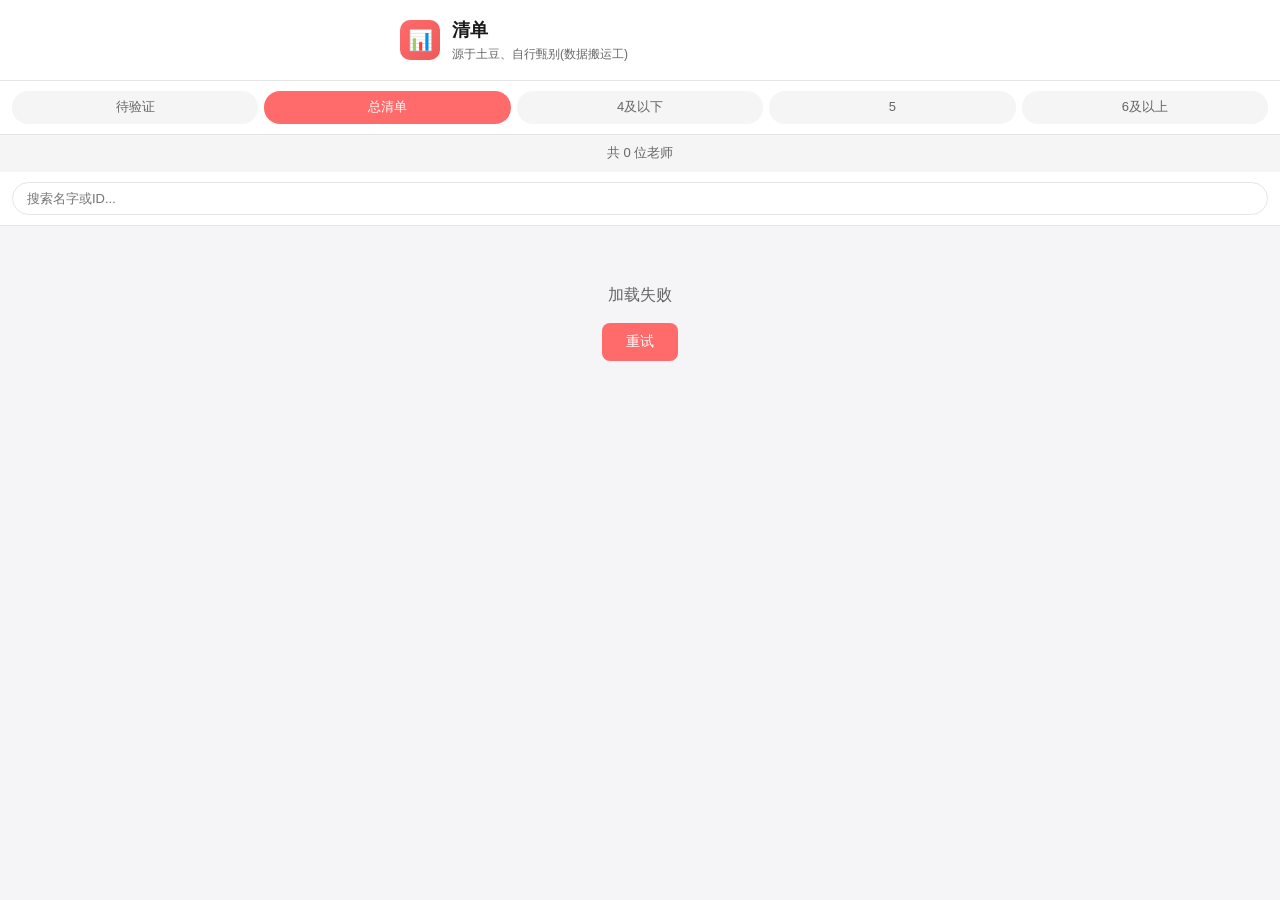
==== commit 300c057f: "Update range tab and input field attributes" ====
--- a/index.html
+++ b/index.html
@@ -886,8 +886,8 @@
     </div>
 
     <div class="range-tabs">
-      <div class="range-tab active" data-range="unmeasured">待验证</div>      
-      <div class="range-tab" data-range="all">总清单</div>
+      <div class="range-tab" data-range="unmeasured">待验证</div>      
+      <div class="range-tab active" data-range="all">总清单</div>
       <div class="range-tab" data-range="4-">4及以下</div>
       <div class="range-tab" data-range="5">5</div>
       <div class="range-tab" data-range="6+">6及以上</div>
@@ -966,15 +966,15 @@
           </div>
           <div class="score-input-item">
             <label>身高</label>
-            <input type="number" id="teacherHeight" min="140" max="200" placeholder="cm">
+            <input type="number" id="teacherHeight" min="18" max="60" placeholder="cm">
           </div>
           <div class="score-input-item">
             <label>体重</label>
-            <input type="number" id="teacherWeight" min="30" max="100" placeholder="kg">
+            <input type="number" id="teacherWeight" min="18" max="60" placeholder="斤">
           </div>
           <div class="score-input-item">
             <label>价格</label>
-            <input type="number" id="teacherPrice" min="0" placeholder="元">
+            <input type="number" id="teacherPrice" min="18" max="60" placeholder="元">
           </div>
         </div>
       </div>
@@ -1038,7 +1038,7 @@
     let currentTab = 'admin';
     let currentReviewIndex = 0;
     let adminReviews = [];
-    let currentRange = 'unmeasured';
+    let currentRange = 'all';
 
     // 评分描述映射
     const scoreDescMap = {
@@ -1363,15 +1363,12 @@
     // 切换标签
     async function switchTab(tab) {
       currentTab = tab;
-
       // 更新按钮状态
       document.querySelectorAll('.tab-btn').forEach(btn => {
         btn.classList.toggle('active', btn.dataset.tab === tab);
       });
-
       const content = document.getElementById('tabContent');
       const pagination = document.getElementById('pagination');
-
       if (tab === 'admin') {
         pagination.style.display = adminReviews.length > 1 ? 'flex' : 'none';
         if (adminReviews.length === 0) {
@@ -1383,6 +1380,8 @@
         pagination.style.display = 'none';
         content.innerHTML = await renderAICard(currentTeacher);
       } else if (tab === 'collections') {
+        // ==========新增这一行，切换到采集标签时清空缓存==========
+        collections = [];
         currentCollectionIndex = 0;
         await renderCollections(content);
       }
@@ -1490,19 +1489,16 @@
     // 渲染采集记录
     async function renderCollections(container) {
       container.innerHTML = '<div class="loading"><div class="spinner"></div></div>';
-
       try {
-        if (collections.length === 0) {
-          const result = await apiRequest(API_BASE + `/api/collections?teacher_id=${currentTeacher.teacher_id}`);
-          collections = result.data || result || [];
-        }
-
+        // =====删除原来的 if(collections.length===0) 判断，每次都拉取当前老师采集数据=====
+        const result = await apiRequest(API_BASE + `/api/collections?teacher_id=${currentTeacher.teacher_id}`);
+        collections = result.data || result || [];
+    
         if (collections.length === 0) {
           container.innerHTML = '<div class="eval-card"><div class="empty-state">暂无采集记录</div></div>';
           document.getElementById('pagination').style.display = 'none';
           return;
         }
-
         renderSingleCollection();
       } catch (e) {
         container.innerHTML = '<div class="eval-card"><div class="empty-state">加载失败</div></div>';
